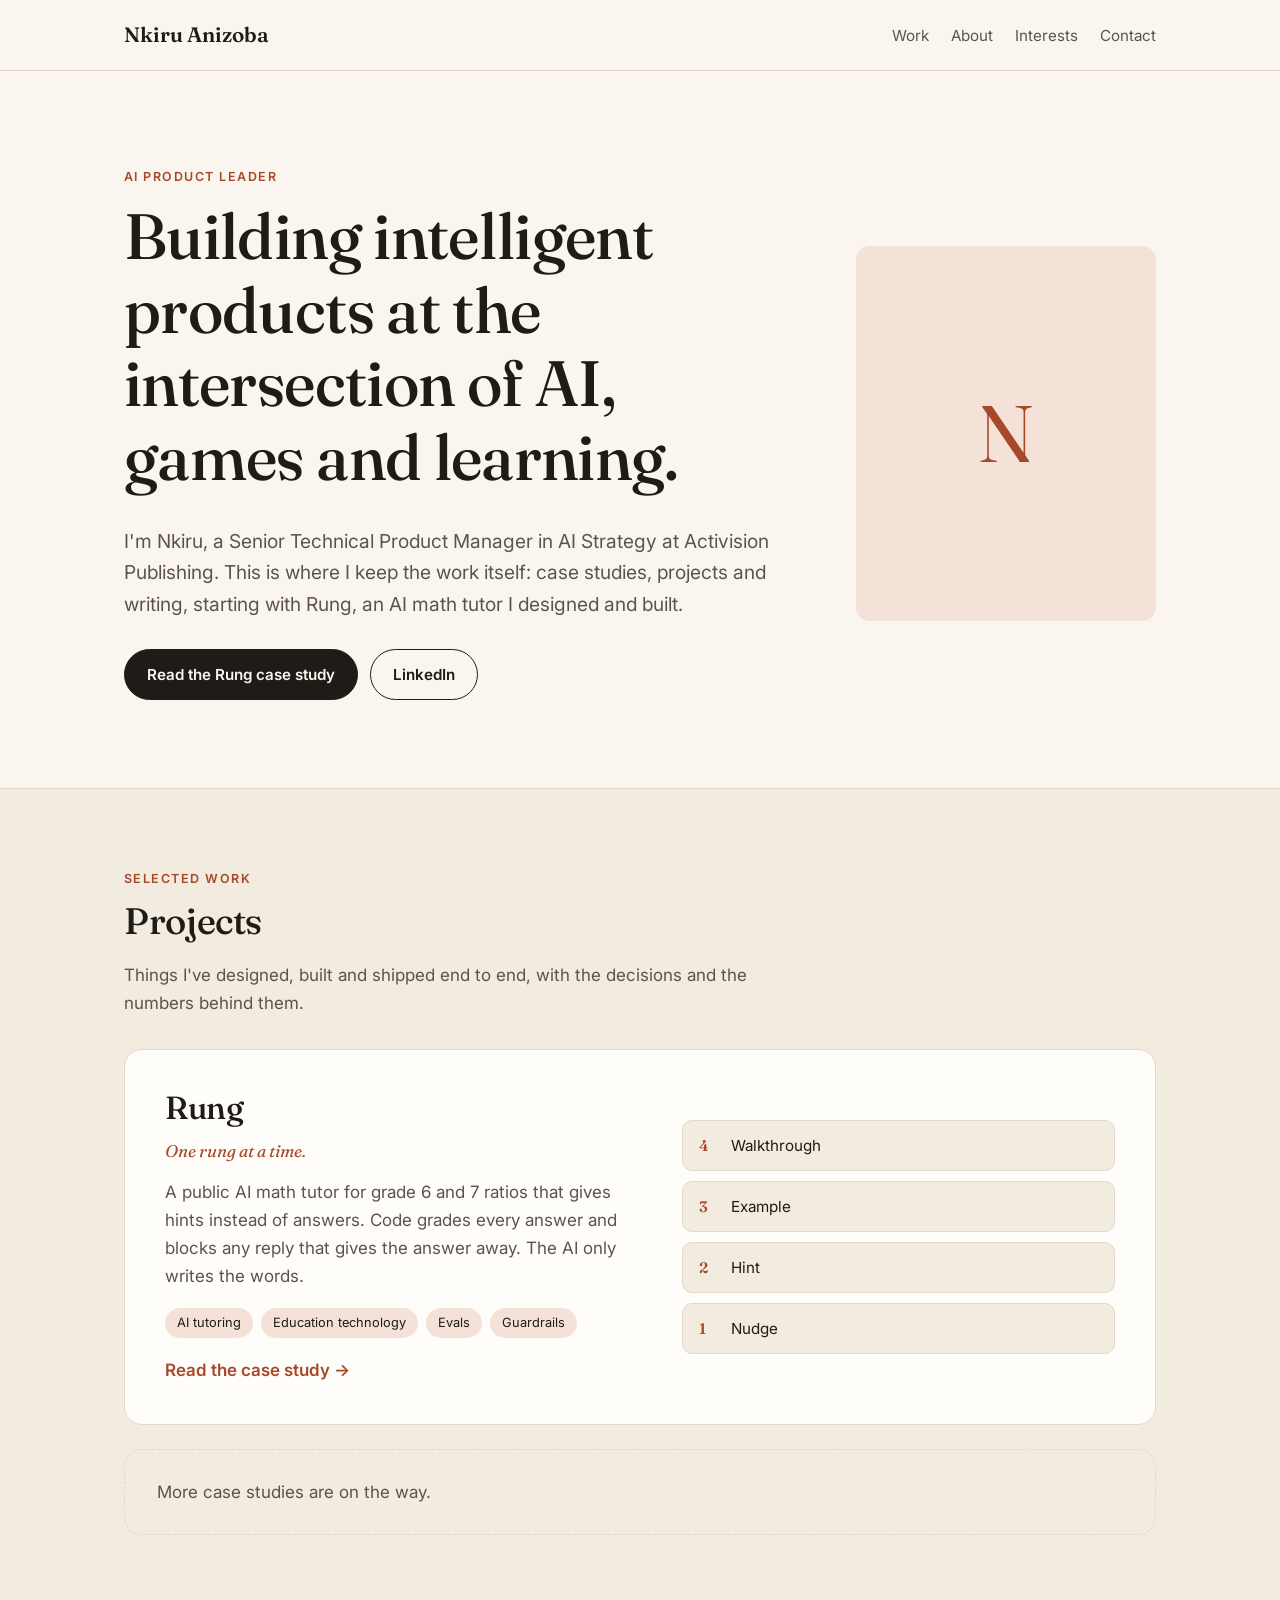
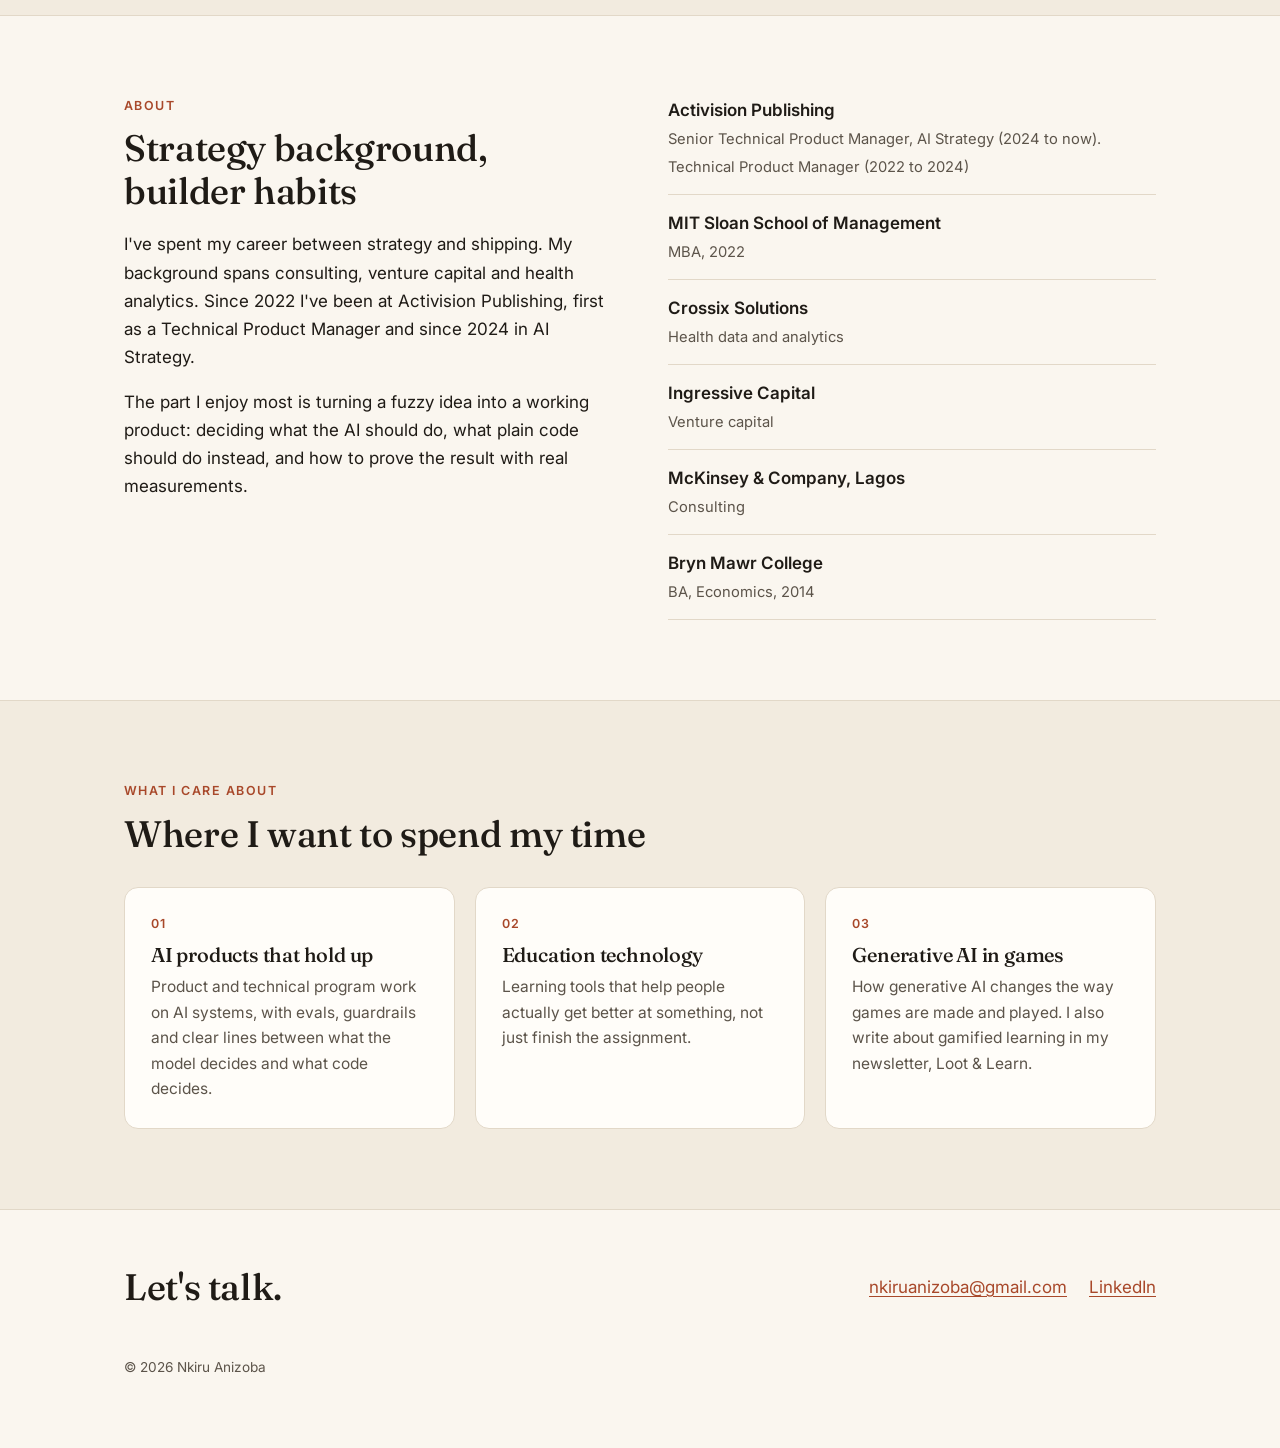
==== index.html @ e5a2a8af "nkiruanizoba-site v1" ====
<!doctype html>
<html lang="en">
<head>
  <meta charset="utf-8">
  <meta name="viewport" content="width=device-width, initial-scale=1">
  <title>Nkiru Anizoba | AI Product Leader</title>
  <meta name="description" content="Nkiru Anizoba is an AI product leader building intelligent products at the intersection of AI, games and learning. Portfolio and case studies, starting with Rung, an AI math tutor that gives hints instead of answers.">
  <meta property="og:title" content="Nkiru Anizoba | AI Product Leader">
  <meta property="og:description" content="Portfolio and case studies, starting with Rung, an AI math tutor that gives hints instead of answers.">
  <meta property="og:url" content="https://nkiruanizoba.com/">
  <meta property="og:type" content="website">
  <link rel="icon" href="favicon.svg" type="image/svg+xml">
  <link rel="preconnect" href="https://fonts.googleapis.com">
  <link rel="preconnect" href="https://fonts.gstatic.com" crossorigin>
  <link href="https://fonts.googleapis.com/css2?family=Fraunces:ital,opsz,wght@0,9..144,400..700;1,9..144,400..700&family=Inter:wght@400;500;600&display=swap" rel="stylesheet">
  <link rel="stylesheet" href="styles.css">
</head>
<body>

<header class="site-header">
  <div class="wrap">
    <a class="logo" href="/">Nkiru Anizoba</a>
    <nav class="nav">
      <a href="#work">Work</a>
      <a href="#about">About</a>
      <a class="hide-sm" href="#interests">Interests</a>
      <a href="#contact">Contact</a>
    </nav>
  </div>
</header>

<main>

  <section class="hero">
    <div class="wrap hero-grid">
      <div>
        <p class="eyebrow">AI Product Leader</p>
        <h1>Building intelligent products at the intersection of AI, games and learning.</h1>
        <p class="lede text">I'm Nkiru, a Senior Technical Product Manager in AI Strategy at Activision Publishing. This is where I keep the work itself: case studies, projects and writing, starting with Rung, an AI math tutor I designed and built.</p>
        <div class="buttons">
          <a class="btn btn-primary" href="rung/">Read the Rung case study</a>
          <a class="btn" href="https://www.linkedin.com/in/nkiruanizoba" target="_blank" rel="noopener">LinkedIn</a>
        </div>
      </div>
      <div>
        <!-- To show your photo: add assets/nkiru.jpg (portrait, about 4:5). No code change needed. -->
        <img class="portrait" src="assets/nkiru.jpg" alt="Nkiru Anizoba"
             onerror="this.style.display='none';this.nextElementSibling.style.display='flex';">
        <div class="portrait portrait-placeholder" style="display:none" aria-hidden="true">N</div>
      </div>
    </div>
  </section>

  <section id="work" class="section-soft">
    <div class="wrap">
      <p class="eyebrow">Selected work</p>
      <h2>Projects</h2>
      <p class="text" style="color:var(--ink-soft);margin-bottom:32px">Things I've designed, built and shipped end to end, with the decisions and the numbers behind them.</p>

      <a class="project-card" href="rung/">
        <div>
          <h3>Rung</h3>
          <p class="tagline">One rung at a time.</p>
          <p>A public AI math tutor for grade 6 and 7 ratios that gives hints instead of answers. Code grades every answer and blocks any reply that gives the answer away. The AI only writes the words.</p>
          <ul class="tags">
            <li>AI tutoring</li>
            <li>Education technology</li>
            <li>Evals</li>
            <li>Guardrails</li>
          </ul>
          <span class="more-link">Read the case study &rarr;</span>
        </div>
        <div class="ladder" aria-hidden="true">
          <div><span>4</span>Walkthrough</div>
          <div><span>3</span>Example</div>
          <div><span>2</span>Hint</div>
          <div><span>1</span>Nudge</div>
        </div>
      </a>

      <div class="coming-soon">More case studies are on the way.</div>
    </div>
  </section>

  <section id="about">
    <div class="wrap two-col">
      <div class="text">
        <p class="eyebrow">About</p>
        <h2>Strategy background, builder habits</h2>
        <p>I've spent my career between strategy and shipping. My background spans consulting, venture capital and health analytics. Since 2022 I've been at Activision Publishing, first as a Technical Product Manager and since 2024 in AI Strategy.</p>
        <p>The part I enjoy most is turning a fuzzy idea into a working product: deciding what the AI should do, what plain code should do instead, and how to prove the result with real measurements.</p>
      </div>
      <ul class="facts">
        <li><strong>Activision Publishing</strong><small>Senior Technical Product Manager, AI Strategy (2024 to now). Technical Product Manager (2022 to 2024)</small></li>
        <li><strong>MIT Sloan School of Management</strong><small>MBA, 2022</small></li>
        <li><strong>Crossix Solutions</strong><small>Health data and analytics</small></li>
        <li><strong>Ingressive Capital</strong><small>Venture capital</small></li>
        <li><strong>McKinsey &amp; Company, Lagos</strong><small>Consulting</small></li>
        <li><strong>Bryn Mawr College</strong><small>BA, Economics, 2014</small></li>
      </ul>
    </div>
  </section>

  <section id="interests" class="section-soft">
    <div class="wrap">
      <p class="eyebrow">What I care about</p>
      <h2>Where I want to spend my time</h2>
      <div class="cards">
        <div class="card">
          <p class="label">01</p>
          <h3>AI products that hold up</h3>
          <p>Product and technical program work on AI systems, with evals, guardrails and clear lines between what the model decides and what code decides.</p>
        </div>
        <div class="card">
          <p class="label">02</p>
          <h3>Education technology</h3>
          <p>Learning tools that help people actually get better at something, not just finish the assignment.</p>
        </div>
        <div class="card">
          <p class="label">03</p>
          <h3>Generative AI in games</h3>
          <p>How generative AI changes the way games are made and played. I also write about gamified learning in my newsletter, Loot &amp; Learn.</p>
        </div>
      </div>
    </div>
  </section>

</main>

<footer id="contact" class="site-footer">
  <div class="wrap">
    <h2>Let's talk.</h2>
    <div class="footer-links">
      <a href="mailto:nkiruanizoba@gmail.com">nkiruanizoba@gmail.com</a>
      <a href="https://www.linkedin.com/in/nkiruanizoba" target="_blank" rel="noopener">LinkedIn</a>
    </div>
    <p class="fine">&copy; 2026 Nkiru Anizoba</p>
  </div>
</footer>

</body>
</html>
---- styles.css ----
/* nkiruanizoba.com
   Plain CSS, no build step. Colors live in :root so they are easy to change. */

:root {
  --bg: #faf6ef;
  --bg-soft: #f2ebdf;
  --card: #fffdf9;
  --ink: #1f1b16;
  --ink-soft: #5c544a;
  --line: #e2d8c8;
  --accent: #a8482a;
  --accent-soft: #f4e2d8;
  --serif: "Fraunces", Georgia, "Times New Roman", serif;
  --sans: "Inter", -apple-system, BlinkMacSystemFont, "Segoe UI", sans-serif;
  --wrap: 1080px;
  --text: 680px;
}

@media (prefers-color-scheme: dark) {
  :root {
    --bg: #1a1714;
    --bg-soft: #221e1a;
    --card: #26211c;
    --ink: #f3ece2;
    --ink-soft: #b8ad9f;
    --line: #3a332c;
    --accent: #e08a68;
    --accent-soft: #3a2a22;
  }
}

* { box-sizing: border-box; }

html { scroll-behavior: smooth; }

body {
  margin: 0;
  background: var(--bg);
  color: var(--ink);
  font-family: var(--sans);
  font-size: 17px;
  line-height: 1.65;
  -webkit-font-smoothing: antialiased;
}

img, video { max-width: 100%; display: block; }

a { color: var(--accent); text-underline-offset: 3px; }
a:hover { text-decoration-thickness: 2px; }

h1, h2, h3 {
  font-family: var(--serif);
  font-weight: 500;
  line-height: 1.15;
  letter-spacing: -0.01em;
  margin: 0 0 0.5em;
}

h1 { font-size: clamp(2.4rem, 6vw, 4rem); }
h2 { font-size: clamp(1.7rem, 3.5vw, 2.3rem); }
h3 { font-size: 1.25rem; }

p { margin: 0 0 1em; }

.wrap {
  max-width: var(--wrap);
  margin: 0 auto;
  padding: 0 24px;
}

.text { max-width: var(--text); }

.eyebrow {
  font-family: var(--sans);
  font-size: 0.78rem;
  font-weight: 600;
  letter-spacing: 0.12em;
  text-transform: uppercase;
  color: var(--accent);
  margin-bottom: 0.9em;
}

.lede {
  font-size: 1.2rem;
  color: var(--ink-soft);
}

/* Header */

.site-header {
  border-bottom: 1px solid var(--line);
}

.site-header .wrap {
  display: flex;
  align-items: center;
  justify-content: space-between;
  gap: 16px;
  padding-top: 18px;
  padding-bottom: 18px;
}

.logo {
  font-family: var(--serif);
  font-size: 1.3rem;
  font-weight: 600;
  color: var(--ink);
  text-decoration: none;
}

.nav {
  display: flex;
  gap: 22px;
  font-size: 0.95rem;
}

.nav a {
  color: var(--ink-soft);
  text-decoration: none;
}

.nav a:hover { color: var(--ink); }

/* Sections */

section { padding: 80px 0; }
section + section { border-top: 1px solid var(--line); }

.section-soft { background: var(--bg-soft); }

/* Home hero */

.hero { padding: 96px 0 88px; }

.hero-grid {
  display: grid;
  grid-template-columns: 1fr 300px;
  gap: 64px;
  align-items: center;
}

.portrait {
  width: 300px;
  aspect-ratio: 4 / 5;
  border-radius: 14px;
  object-fit: cover;
  background: var(--accent-soft);
}

.portrait-placeholder {
  display: flex;
  align-items: center;
  justify-content: center;
  font-family: var(--serif);
  font-size: 5rem;
  color: var(--accent);
}

.buttons {
  display: flex;
  flex-wrap: wrap;
  gap: 12px;
  margin-top: 28px;
}

.btn {
  display: inline-block;
  padding: 12px 22px;
  border-radius: 999px;
  font-size: 0.95rem;
  font-weight: 600;
  text-decoration: none;
  border: 1.5px solid var(--ink);
  color: var(--ink);
}

.btn:hover { background: var(--ink); color: var(--bg); }

.btn-primary {
  background: var(--ink);
  color: var(--bg);
}

.btn-primary:hover { background: var(--accent); border-color: var(--accent); }

/* Project cards */

.project-card {
  display: grid;
  grid-template-columns: 1.1fr 1fr;
  gap: 40px;
  align-items: center;
  background: var(--card);
  border: 1px solid var(--line);
  border-radius: 18px;
  padding: 40px;
  text-decoration: none;
  color: var(--ink);
  transition: transform 0.15s ease, box-shadow 0.15s ease;
}

.project-card:hover {
  transform: translateY(-2px);
  box-shadow: 0 10px 30px rgba(60, 40, 20, 0.08);
}

.project-card h3 { font-size: 2rem; margin-bottom: 0.3em; }

.project-card .tagline {
  font-family: var(--serif);
  font-style: italic;
  color: var(--accent);
  margin-bottom: 0.8em;
}

.project-card p { color: var(--ink-soft); }

.tags {
  display: flex;
  flex-wrap: wrap;
  gap: 8px;
  margin: 18px 0 0;
  padding: 0;
  list-style: none;
}

.tags li {
  font-size: 0.8rem;
  padding: 4px 12px;
  border-radius: 999px;
  background: var(--accent-soft);
  color: var(--ink);
}

.more-link {
  display: inline-block;
  margin-top: 18px;
  font-weight: 600;
  color: var(--accent);
}

/* Little ladder graphic on the Rung card */

.ladder {
  display: grid;
  gap: 10px;
}

.ladder div {
  display: flex;
  align-items: center;
  gap: 14px;
  padding: 12px 16px;
  border-radius: 10px;
  background: var(--bg-soft);
  border: 1px solid var(--line);
  font-size: 0.95rem;
}

.ladder span {
  font-family: var(--serif);
  font-weight: 600;
  color: var(--accent);
  width: 1.2em;
}

.coming-soon {
  margin-top: 24px;
  padding: 28px 32px;
  border: 1.5px dashed var(--line);
  border-radius: 18px;
  color: var(--ink-soft);
}

/* About */

.two-col {
  display: grid;
  grid-template-columns: 1fr 1fr;
  gap: 56px;
}

.facts {
  list-style: none;
  padding: 0;
  margin: 0;
}

.facts li {
  padding: 14px 0;
  border-bottom: 1px solid var(--line);
}

.facts li:first-child { padding-top: 0; }

.facts strong {
  display: block;
  font-weight: 600;
}

.facts small {
  color: var(--ink-soft);
  font-size: 0.92rem;
}

/* Interest cards */

.cards {
  display: grid;
  grid-template-columns: repeat(3, 1fr);
  gap: 20px;
  margin-top: 32px;
}

.card {
  background: var(--card);
  border: 1px solid var(--line);
  border-radius: 14px;
  padding: 26px;
}

.card h3 { margin-bottom: 0.4em; }

.card p {
  color: var(--ink-soft);
  font-size: 0.97rem;
  margin: 0;
}

.card .label {
  font-size: 0.78rem;
  font-weight: 600;
  letter-spacing: 0.08em;
  text-transform: uppercase;
  color: var(--accent);
  margin-bottom: 8px;
}

/* Case study */

.case-hero { padding: 72px 0 80px; }

.case-hero-grid {
  display: grid;
  grid-template-columns: 1fr 320px;
  gap: 64px;
  align-items: center;
}

.back {
  display: inline-block;
  margin-bottom: 28px;
  font-size: 0.92rem;
  color: var(--ink-soft);
  text-decoration: none;
}

.back:hover { color: var(--ink); }

.case-hero .tagline {
  font-family: var(--serif);
  font-style: italic;
  font-size: 1.4rem;
  color: var(--accent);
  margin-bottom: 0.6em;
}

.phone {
  width: 320px;
  aspect-ratio: 9 / 16;
  border-radius: 28px;
  border: 8px solid var(--ink);
  background: var(--bg-soft);
  overflow: hidden;
}

.phone video {
  width: 100%;
  height: 100%;
  object-fit: cover;
}

.video-placeholder {
  height: 100%;
  display: flex;
  flex-direction: column;
  align-items: center;
  justify-content: center;
  text-align: center;
  padding: 24px;
  color: var(--ink-soft);
  font-size: 0.95rem;
}

.video-placeholder .play {
  width: 64px;
  height: 64px;
  border-radius: 50%;
  background: var(--accent);
  margin-bottom: 16px;
  position: relative;
}

.video-placeholder .play::after {
  content: "";
  position: absolute;
  left: 26px;
  top: 20px;
  border-left: 18px solid #fff;
  border-top: 12px solid transparent;
  border-bottom: 12px solid transparent;
}

.meta {
  display: grid;
  grid-template-columns: repeat(3, auto);
  justify-content: start;
  gap: 8px 40px;
  margin-top: 28px;
  font-size: 0.92rem;
}

.meta dt {
  color: var(--ink-soft);
  font-size: 0.78rem;
  letter-spacing: 0.08em;
  text-transform: uppercase;
}

.meta dd { margin: 0; font-weight: 600; }

.steps {
  display: grid;
  grid-template-columns: repeat(4, 1fr);
  gap: 16px;
  margin-top: 32px;
}

.step {
  background: var(--card);
  border: 1px solid var(--line);
  border-radius: 14px;
  padding: 22px;
  position: relative;
}

.step .num {
  font-family: var(--serif);
  font-size: 2rem;
  color: var(--accent);
  line-height: 1;
  margin-bottom: 10px;
}

.step h3 { margin-bottom: 0.3em; }

.step p {
  color: var(--ink-soft);
  font-size: 0.95rem;
  margin: 0;
}

.stats {
  display: grid;
  grid-template-columns: repeat(4, 1fr);
  gap: 16px;
  margin: 32px 0 40px;
}

.stat {
  background: var(--card);
  border: 1px solid var(--line);
  border-radius: 14px;
  padding: 22px;
}

.stat .value {
  font-family: var(--serif);
  font-size: 2.4rem;
  line-height: 1.05;
  margin-bottom: 8px;
}

.stat .desc {
  color: var(--ink-soft);
  font-size: 0.92rem;
}

.before-after {
  width: 100%;
  border-collapse: collapse;
  margin: 8px 0 32px;
  font-size: 0.97rem;
}

.before-after th,
.before-after td {
  text-align: left;
  padding: 12px 14px;
  border-bottom: 1px solid var(--line);
}

.before-after th {
  font-size: 0.78rem;
  letter-spacing: 0.08em;
  text-transform: uppercase;
  color: var(--ink-soft);
  font-weight: 600;
}

.callout {
  background: var(--accent-soft);
  border-radius: 14px;
  padding: 26px 30px;
  margin-top: 8px;
}

.callout h3 { margin-bottom: 0.4em; }
.callout p:last-child { margin-bottom: 0; }

.decisions {
  list-style: none;
  padding: 0;
  margin: 32px 0 0;
  display: grid;
  gap: 16px;
}

.decisions li {
  display: grid;
  grid-template-columns: 260px 1fr;
  gap: 28px;
  padding: 22px 0;
  border-bottom: 1px solid var(--line);
}

.decisions li:first-child { border-top: 1px solid var(--line); }

.decisions h3 { margin: 0; font-size: 1.15rem; }

.decisions p { margin: 0; color: var(--ink-soft); }

.checklist {
  list-style: none;
  padding: 0;
  margin: 24px 0 0;
}

.checklist li {
  padding: 10px 0 10px 34px;
  position: relative;
}

.checklist li::before {
  content: "";
  position: absolute;
  left: 4px;
  top: 17px;
  width: 12px;
  height: 7px;
  border-left: 2px solid var(--accent);
  border-bottom: 2px solid var(--accent);
  transform: rotate(-45deg);
}

/* Footer */

.site-footer {
  border-top: 1px solid var(--line);
  padding: 56px 0;
}

.site-footer .wrap {
  display: flex;
  flex-wrap: wrap;
  justify-content: space-between;
  gap: 20px;
  align-items: center;
}

.site-footer h2 { margin: 0; }

.footer-links {
  display: flex;
  gap: 22px;
  flex-wrap: wrap;
}

.fine {
  margin-top: 28px;
  font-size: 0.85rem;
  color: var(--ink-soft);
  width: 100%;
}

/* Phones and small tablets */

@media (max-width: 860px) {
  body { font-size: 16px; }
  section { padding: 56px 0; }
  .wrap { padding: 0 16px; }
  .hero { padding: 56px 0; }
  .hero-grid,
  .case-hero-grid,
  .project-card,
  .two-col { grid-template-columns: 1fr; gap: 32px; }
  .hero-grid .portrait { order: -1; width: 180px; }
  .project-card { padding: 26px; }
  .cards { grid-template-columns: 1fr; }
  .steps,
  .stats { grid-template-columns: 1fr 1fr; }
  .decisions li { grid-template-columns: 1fr; gap: 8px; }
  .phone { width: 100%; max-width: 300px; margin: 0 auto; }
  .nav { gap: 16px; }
  .meta { grid-template-columns: 1fr 1fr; }
}

@media (max-width: 480px) {
  .steps,
  .stats { grid-template-columns: 1fr; }
  .nav a.hide-sm { display: none; }
}
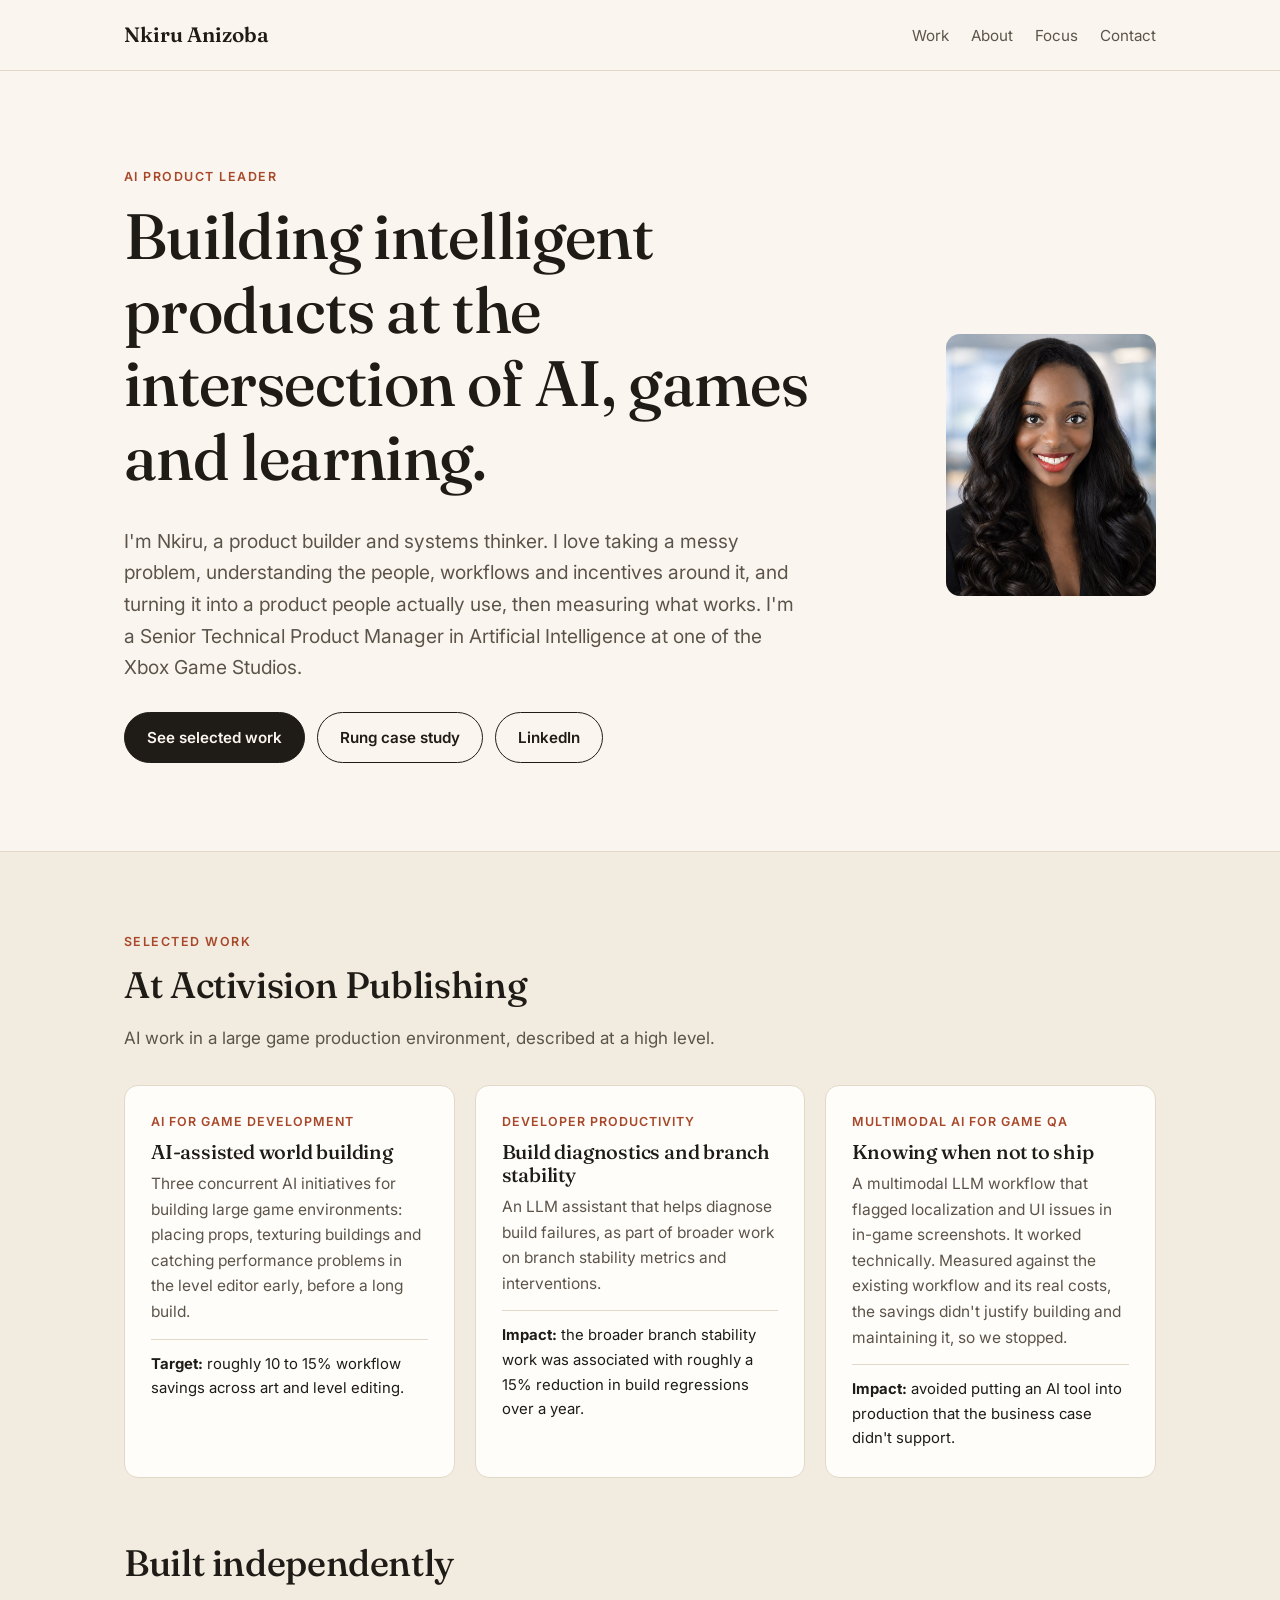
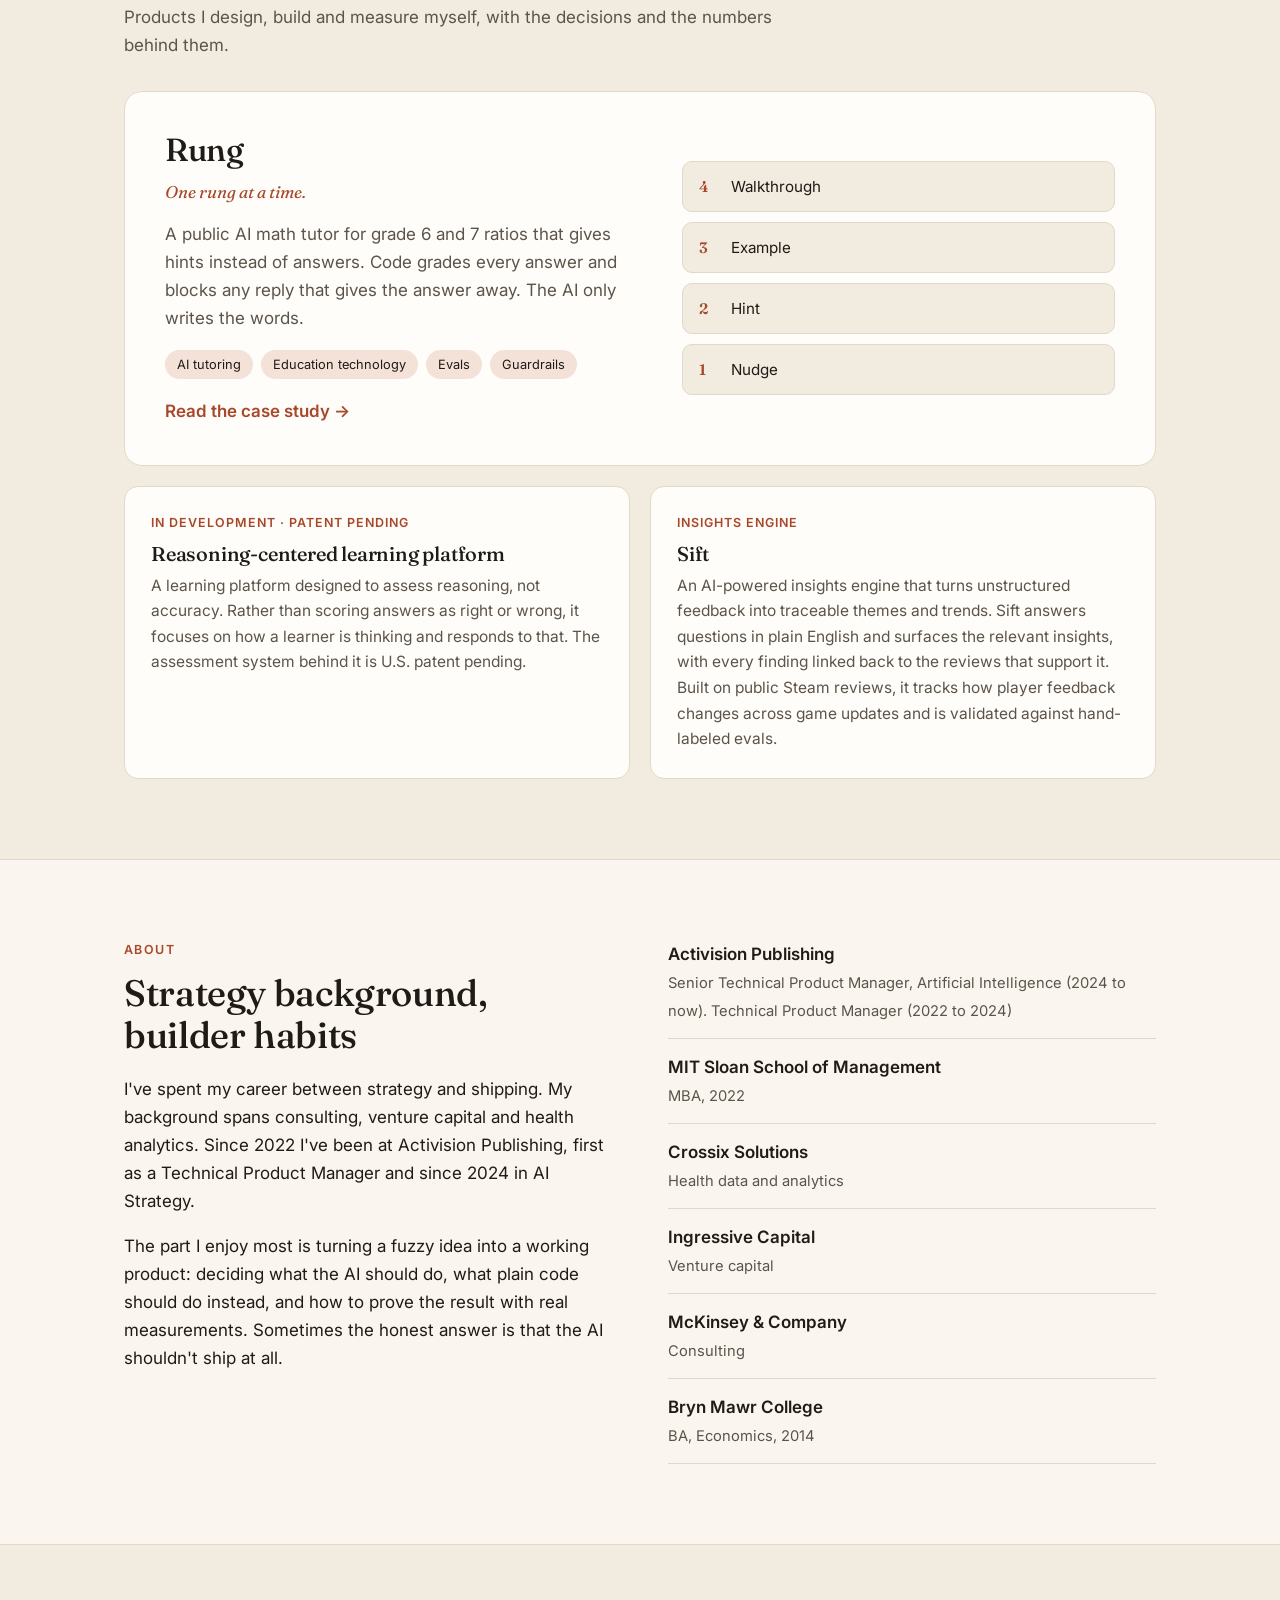
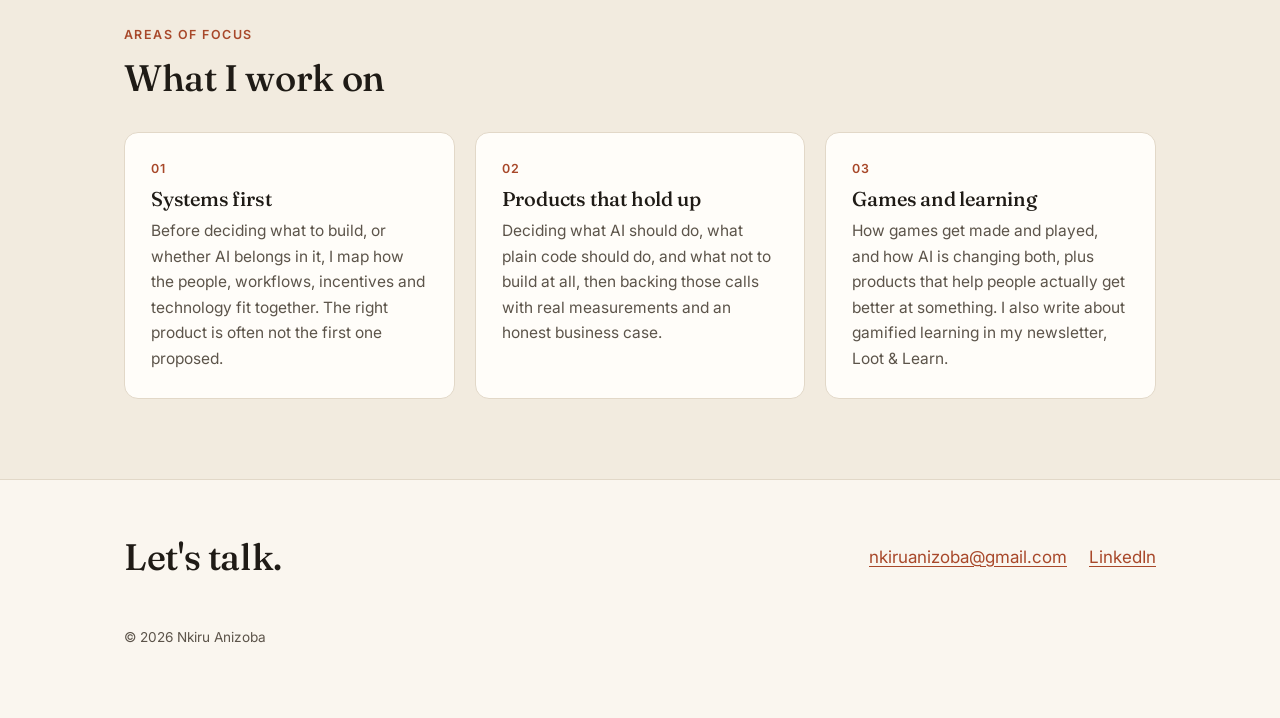
==== commit 06c54851: "Update hero, titles and independent projects" ====
--- a/index.html
+++ b/index.html
@@ -4,9 +4,9 @@
   <meta charset="utf-8">
   <meta name="viewport" content="width=device-width, initial-scale=1">
   <title>Nkiru Anizoba | AI Product Leader</title>
-  <meta name="description" content="Nkiru Anizoba is an AI product leader building intelligent products at the intersection of AI, games and learning. Portfolio and case studies, starting with Rung, an AI math tutor that gives hints instead of answers.">
+  <meta name="description" content="Nkiru Anizoba is an AI product leader building intelligent products at the intersection of AI, games and learning. Selected work from Activision Publishing and independent projects like Rung, an AI math tutor.">
   <meta property="og:title" content="Nkiru Anizoba | AI Product Leader">
-  <meta property="og:description" content="Portfolio and case studies, starting with Rung, an AI math tutor that gives hints instead of answers.">
+  <meta property="og:description" content="Selected AI product work from Activision Publishing and independent projects like Rung, an AI math tutor.">
   <meta property="og:url" content="https://nkiruanizoba.com/">
   <meta property="og:type" content="website">
   <link rel="icon" href="favicon.svg" type="image/svg+xml">
@@ -23,7 +23,7 @@
     <nav class="nav">
       <a href="#work">Work</a>
       <a href="#about">About</a>
-      <a class="hide-sm" href="#interests">Interests</a>
+      <a class="hide-sm" href="#focus">Focus</a>
       <a href="#contact">Contact</a>
     </nav>
   </div>
@@ -36,14 +36,14 @@
       <div>
         <p class="eyebrow">AI Product Leader</p>
         <h1>Building intelligent products at the intersection of AI, games and learning.</h1>
-        <p class="lede text">I'm Nkiru, a Senior Technical Product Manager in AI Strategy at Activision Publishing. This is where I keep the work itself: case studies, projects and writing, starting with Rung, an AI math tutor I designed and built.</p>
+        <p class="lede text">I'm Nkiru, a product builder and systems thinker. I love taking a messy problem, understanding the people, workflows and incentives around it, and turning it into a product people actually use, then measuring what works. I'm a Senior Technical Product Manager in Artificial Intelligence at one of the Xbox Game Studios.</p>
         <div class="buttons">
-          <a class="btn btn-primary" href="rung/">Read the Rung case study</a>
+          <a class="btn btn-primary" href="#work">See selected work</a>
+          <a class="btn" href="rung/">Rung case study</a>
           <a class="btn" href="https://www.linkedin.com/in/nkiruanizoba" target="_blank" rel="noopener">LinkedIn</a>
         </div>
       </div>
       <div>
-        <!-- To show your photo: add assets/nkiru.jpg (portrait, about 4:5). No code change needed. -->
         <img class="portrait" src="assets/nkiru.jpg" alt="Nkiru Anizoba"
              onerror="this.style.display='none';this.nextElementSibling.style.display='flex';">
         <div class="portrait portrait-placeholder" style="display:none" aria-hidden="true">N</div>
@@ -54,8 +54,32 @@
   <section id="work" class="section-soft">
     <div class="wrap">
       <p class="eyebrow">Selected work</p>
-      <h2>Projects</h2>
-      <p class="text" style="color:var(--ink-soft);margin-bottom:32px">Things I've designed, built and shipped end to end, with the decisions and the numbers behind them.</p>
+      <h2>At Activision Publishing</h2>
+      <p class="text" style="color:var(--ink-soft);margin-bottom:8px">AI work in a large game production environment, described at a high level.</p>
+
+      <div class="cards">
+        <div class="card">
+          <p class="label">AI for game development</p>
+          <h3>AI-assisted world building</h3>
+          <p>Three concurrent AI initiatives for building large game environments: placing props, texturing buildings and catching performance problems in the level editor early, before a long build.</p>
+          <p class="impact"><strong>Target:</strong> roughly 10 to 15% workflow savings across art and level editing.</p>
+        </div>
+        <div class="card">
+          <p class="label">Developer productivity</p>
+          <h3>Build diagnostics and branch stability</h3>
+          <p>An LLM assistant that helps diagnose build failures, as part of broader work on branch stability metrics and interventions.</p>
+          <p class="impact"><strong>Impact:</strong> the broader branch stability work was associated with roughly a 15% reduction in build regressions over a year.</p>
+        </div>
+        <div class="card">
+          <p class="label">Multimodal AI for game QA</p>
+          <h3>Knowing when not to ship</h3>
+          <p>A multimodal LLM workflow that flagged localization and UI issues in in-game screenshots. It worked technically. Measured against the existing workflow and its real costs, the savings didn't justify building and maintaining it, so we stopped.</p>
+          <p class="impact"><strong>Impact:</strong> avoided putting an AI tool into production that the business case didn't support.</p>
+        </div>
+      </div>
+
+      <h2 style="margin-top:64px">Built independently</h2>
+      <p class="text" style="color:var(--ink-soft);margin-bottom:32px">Products I design, build and measure myself, with the decisions and the numbers behind them.</p>
 
       <a class="project-card" href="rung/">
         <div>
@@ -78,7 +102,18 @@
         </div>
       </a>
 
-      <div class="coming-soon">More case studies are on the way.</div>
+      <div class="cards cards-2" style="margin-top:20px">
+        <div class="card">
+          <p class="label">In development &middot; Patent pending</p>
+          <h3>Reasoning-centered learning platform</h3>
+          <p>A learning platform designed to assess reasoning, not accuracy. Rather than scoring answers as right or wrong, it focuses on how a learner is thinking and responds to that. The assessment system behind it is U.S. patent pending.</p>
+        </div>
+        <div class="card">
+          <p class="label">Insights engine</p>
+          <h3>Sift</h3>
+          <p>An AI-powered insights engine that turns unstructured feedback into traceable themes and trends. Sift answers questions in plain English and surfaces the relevant insights, with every finding linked back to the reviews that support it. Built on public Steam reviews, it tracks how player feedback changes across game updates and is validated against hand-labeled evals.</p>
+        </div>
+      </div>
     </div>
   </section>
 
@@ -88,38 +123,38 @@
         <p class="eyebrow">About</p>
         <h2>Strategy background, builder habits</h2>
         <p>I've spent my career between strategy and shipping. My background spans consulting, venture capital and health analytics. Since 2022 I've been at Activision Publishing, first as a Technical Product Manager and since 2024 in AI Strategy.</p>
-        <p>The part I enjoy most is turning a fuzzy idea into a working product: deciding what the AI should do, what plain code should do instead, and how to prove the result with real measurements.</p>
+        <p>The part I enjoy most is turning a fuzzy idea into a working product: deciding what the AI should do, what plain code should do instead, and how to prove the result with real measurements. Sometimes the honest answer is that the AI shouldn't ship at all.</p>
       </div>
       <ul class="facts">
-        <li><strong>Activision Publishing</strong><small>Senior Technical Product Manager, AI Strategy (2024 to now). Technical Product Manager (2022 to 2024)</small></li>
+        <li><strong>Activision Publishing</strong><small>Senior Technical Product Manager, Artificial Intelligence (2024 to now). Technical Product Manager (2022 to 2024)</small></li>
         <li><strong>MIT Sloan School of Management</strong><small>MBA, 2022</small></li>
         <li><strong>Crossix Solutions</strong><small>Health data and analytics</small></li>
         <li><strong>Ingressive Capital</strong><small>Venture capital</small></li>
-        <li><strong>McKinsey &amp; Company, Lagos</strong><small>Consulting</small></li>
+        <li><strong>McKinsey &amp; Company</strong><small>Consulting</small></li>
         <li><strong>Bryn Mawr College</strong><small>BA, Economics, 2014</small></li>
       </ul>
     </div>
   </section>
 
-  <section id="interests" class="section-soft">
+  <section id="focus" class="section-soft">
     <div class="wrap">
-      <p class="eyebrow">What I care about</p>
-      <h2>Where I want to spend my time</h2>
+      <p class="eyebrow">Areas of focus</p>
+      <h2>What I work on</h2>
       <div class="cards">
         <div class="card">
           <p class="label">01</p>
-          <h3>AI products that hold up</h3>
-          <p>Product and technical program work on AI systems, with evals, guardrails and clear lines between what the model decides and what code decides.</p>
+          <h3>Systems first</h3>
+          <p>Before deciding what to build, or whether AI belongs in it, I map how the people, workflows, incentives and technology fit together. The right product is often not the first one proposed.</p>
         </div>
         <div class="card">
           <p class="label">02</p>
-          <h3>Education technology</h3>
-          <p>Learning tools that help people actually get better at something, not just finish the assignment.</p>
+          <h3>Products that hold up</h3>
+          <p>Deciding what AI should do, what plain code should do, and what not to build at all, then backing those calls with real measurements and an honest business case.</p>
         </div>
         <div class="card">
           <p class="label">03</p>
-          <h3>Generative AI in games</h3>
-          <p>How generative AI changes the way games are made and played. I also write about gamified learning in my newsletter, Loot &amp; Learn.</p>
+          <h3>Games and learning</h3>
+          <p>How games get made and played, and how AI is changing both, plus products that help people actually get better at something. I also write about gamified learning in my newsletter, Loot &amp; Learn.</p>
         </div>
       </div>
     </div>
--- a/styles.css
+++ b/styles.css
@@ -134,13 +134,13 @@
 
 .hero-grid {
   display: grid;
-  grid-template-columns: 1fr 300px;
+  grid-template-columns: 1fr 210px;
   gap: 64px;
   align-items: center;
 }
 
 .portrait {
-  width: 300px;
+  width: 210px;
   aspect-ratio: 4 / 5;
   border-radius: 14px;
   object-fit: cover;
@@ -604,7 +604,7 @@
   .case-hero-grid,
   .project-card,
   .two-col { grid-template-columns: 1fr; gap: 32px; }
-  .hero-grid .portrait { order: -1; width: 180px; }
+  .hero-grid .portrait { order: -1; width: 140px; }
   .project-card { padding: 26px; }
   .cards { grid-template-columns: 1fr; }
   .steps,
@@ -620,3 +620,37 @@
   .stats { grid-template-columns: 1fr; }
   .nav a.hide-sm { display: none; }
 }
+
+/* Impact line on work cards */
+.card .impact {
+  margin-top: 14px;
+  padding-top: 12px;
+  border-top: 1px solid var(--line);
+  color: var(--ink);
+  font-size: 0.93rem;
+}
+
+/* Rung at a glance */
+.glance {
+  display: grid;
+  grid-template-columns: repeat(4, 1fr);
+  gap: 16px;
+}
+.glance > div {
+  background: var(--card);
+  border: 1px solid var(--line);
+  border-radius: 14px;
+  padding: 22px;
+}
+.glance h3 {
+  font-size: 1.05rem;
+  color: var(--accent);
+  margin-bottom: 0.4em;
+}
+.glance p { margin: 0; font-size: 0.95rem; color: var(--ink-soft); }
+@media (max-width: 860px) { .glance { grid-template-columns: 1fr 1fr; } }
+@media (max-width: 480px) { .glance { grid-template-columns: 1fr; } }
+
+/* Two-column card row */
+.cards-2 { grid-template-columns: repeat(2, 1fr); }
+@media (max-width: 860px) { .cards-2 { grid-template-columns: 1fr; } }
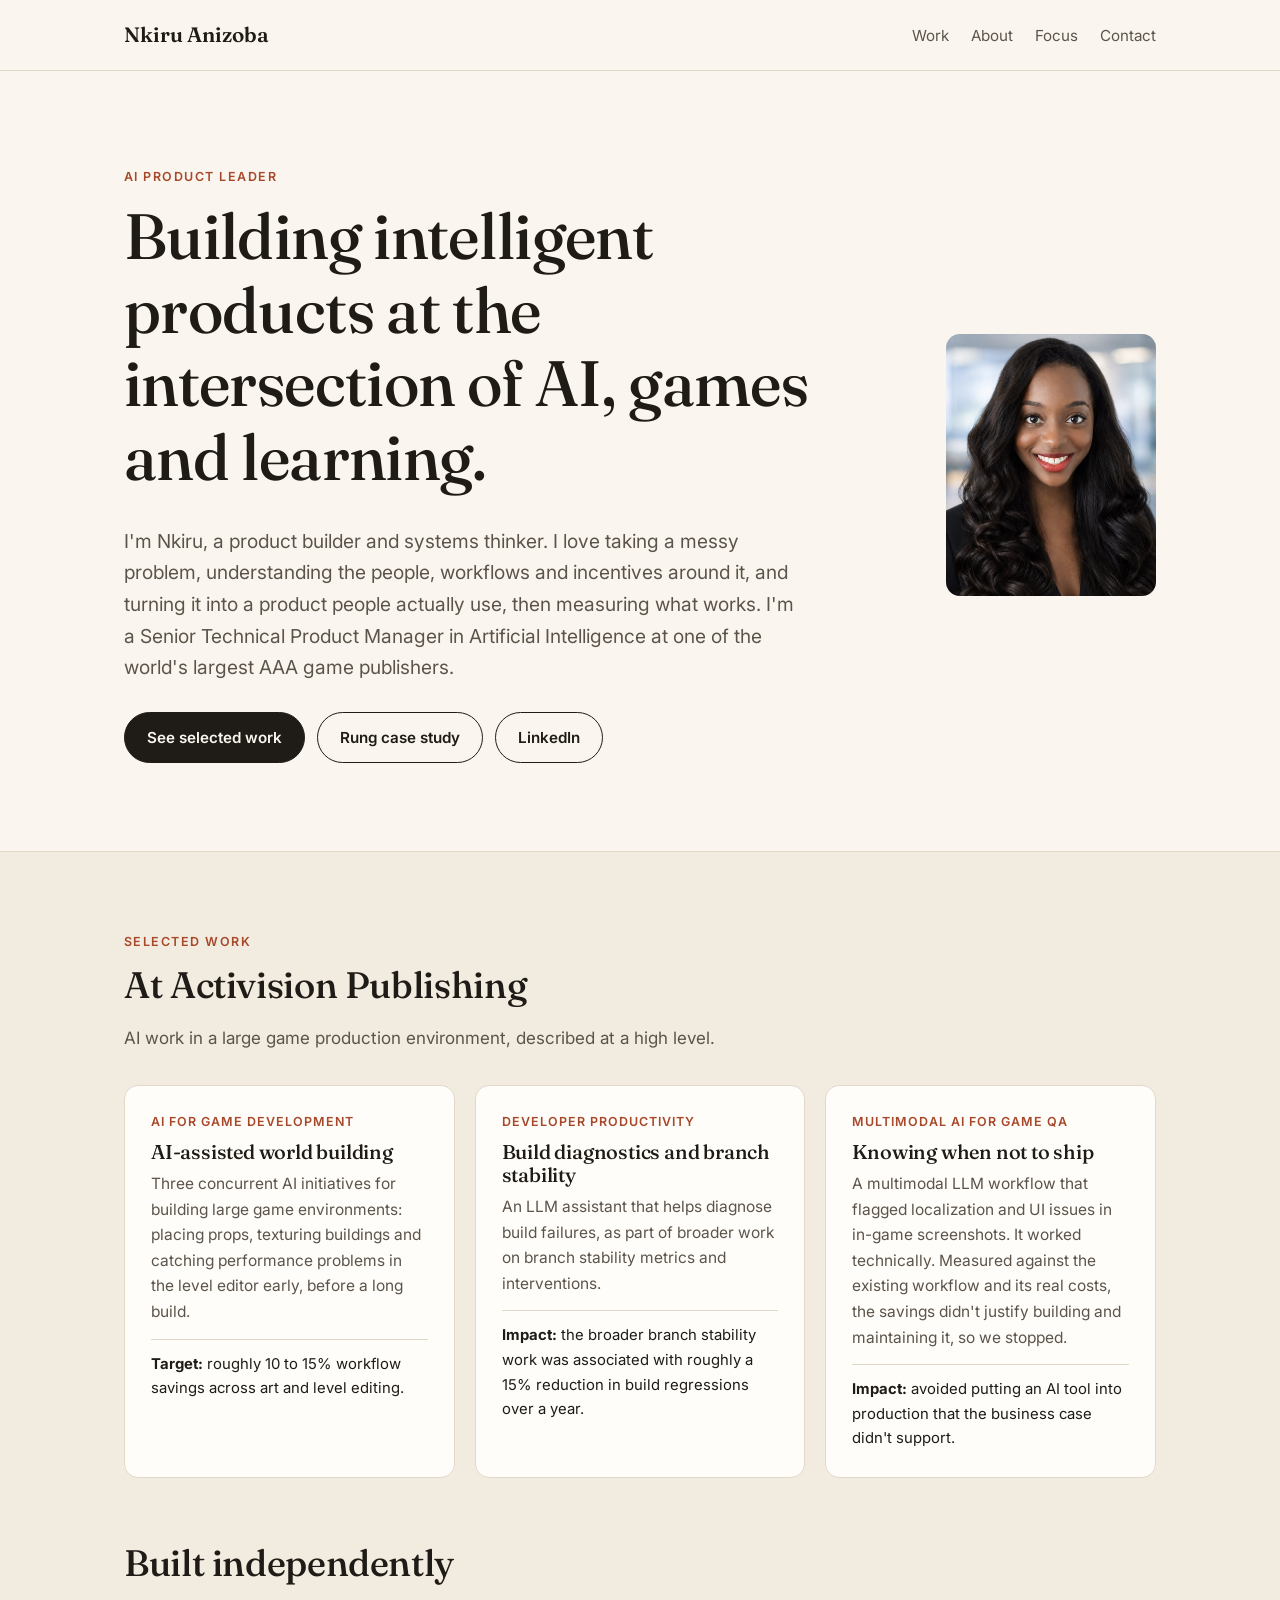
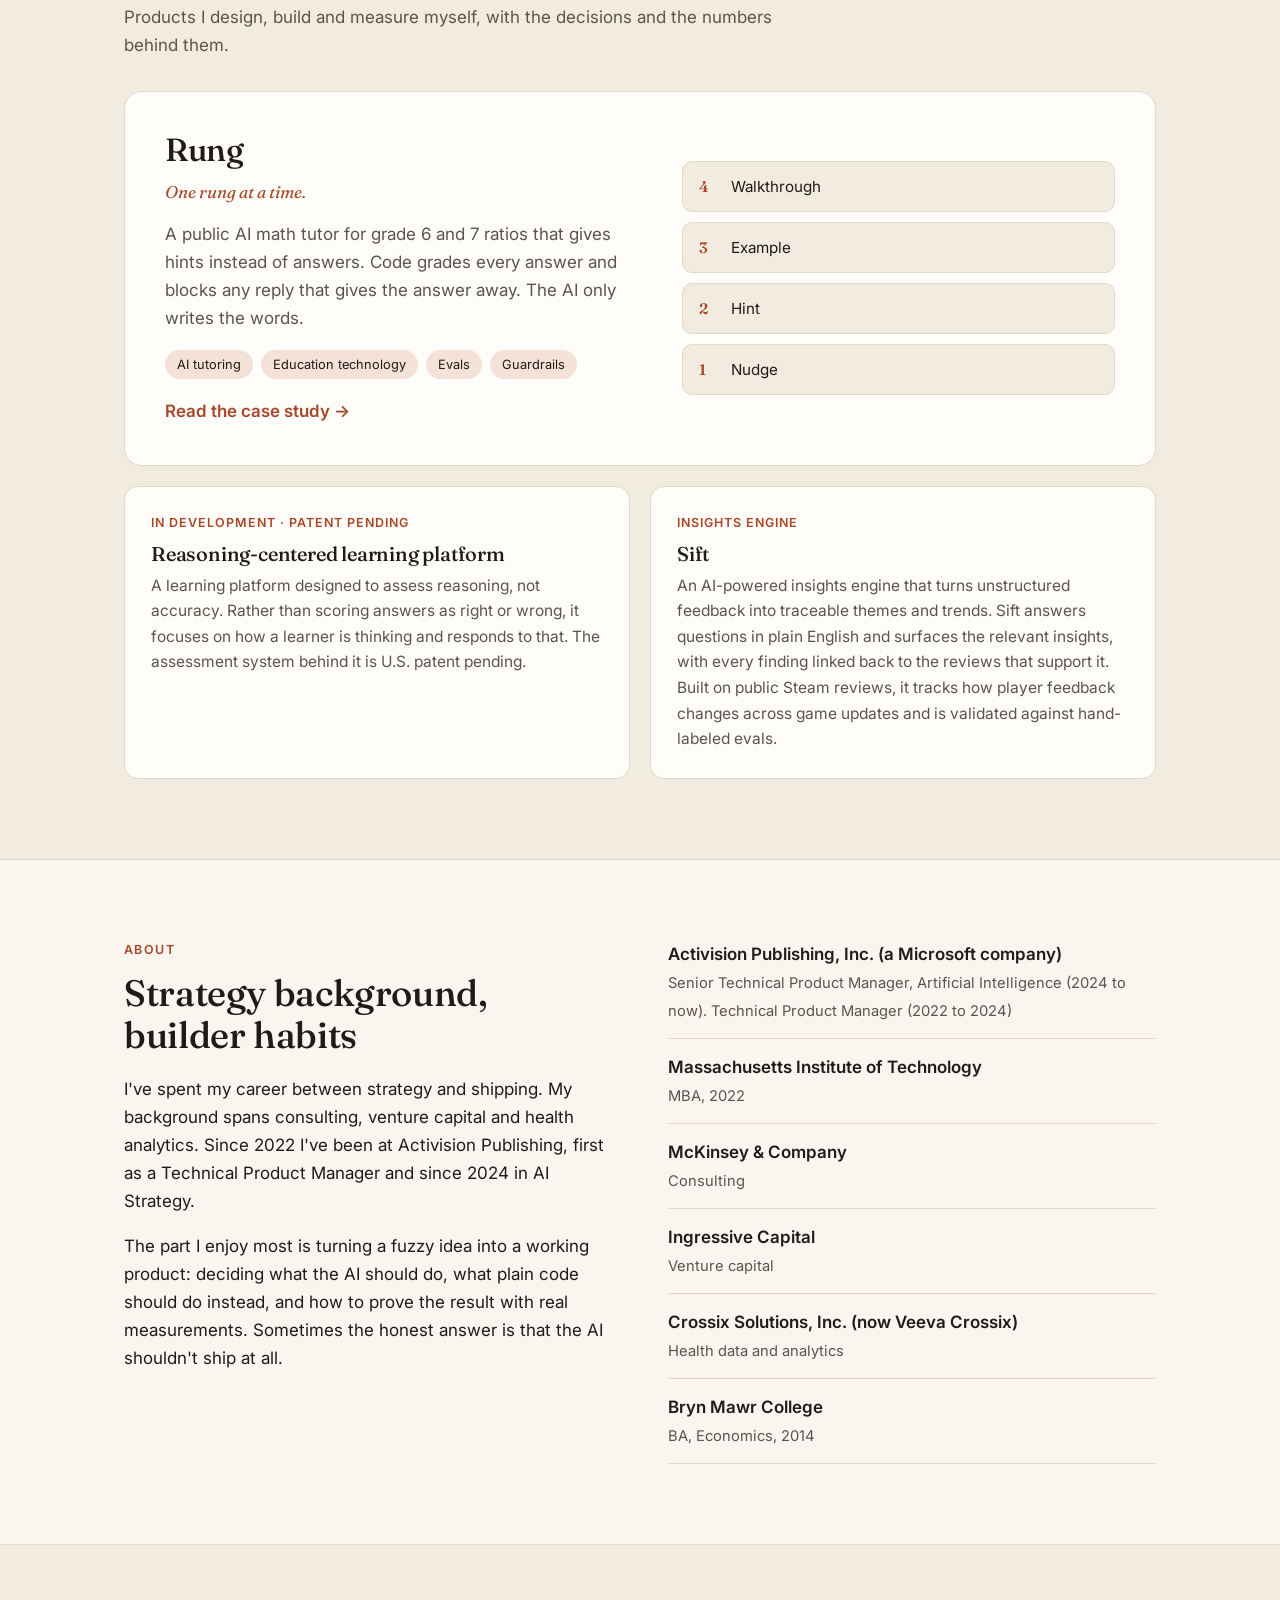
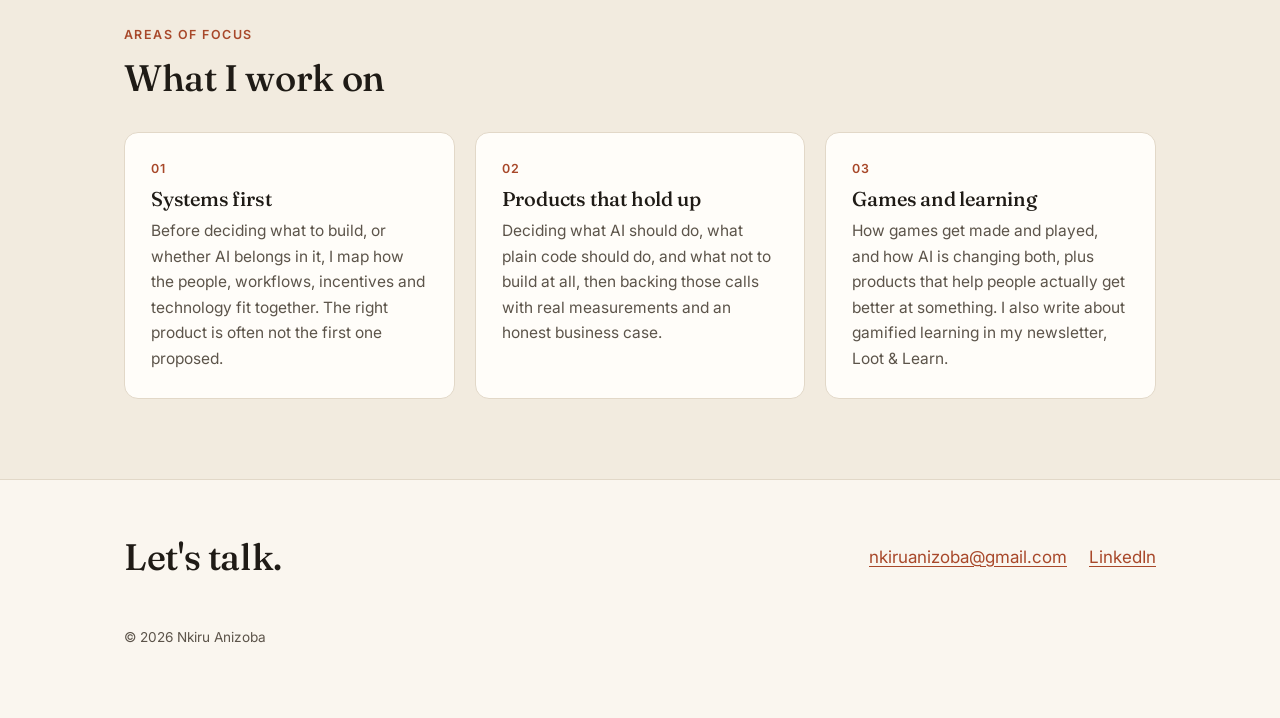
==== commit 63bfc38d: "Demo upload" ====
--- a/index.html
+++ b/index.html
@@ -36,7 +36,7 @@
       <div>
         <p class="eyebrow">AI Product Leader</p>
         <h1>Building intelligent products at the intersection of AI, games and learning.</h1>
-        <p class="lede text">I'm Nkiru, a product builder and systems thinker. I love taking a messy problem, understanding the people, workflows and incentives around it, and turning it into a product people actually use, then measuring what works. I'm a Senior Technical Product Manager in Artificial Intelligence at one of the Xbox Game Studios.</p>
+        <p class="lede text">I'm Nkiru, a product builder and systems thinker. I love taking a messy problem, understanding the people, workflows and incentives around it, and turning it into a product people actually use, then measuring what works. I'm a Senior Technical Product Manager in Artificial Intelligence at one of the world's largest AAA game publishers.</p>
         <div class="buttons">
           <a class="btn btn-primary" href="#work">See selected work</a>
           <a class="btn" href="rung/">Rung case study</a>
@@ -126,11 +126,11 @@
         <p>The part I enjoy most is turning a fuzzy idea into a working product: deciding what the AI should do, what plain code should do instead, and how to prove the result with real measurements. Sometimes the honest answer is that the AI shouldn't ship at all.</p>
       </div>
       <ul class="facts">
-        <li><strong>Activision Publishing</strong><small>Senior Technical Product Manager, Artificial Intelligence (2024 to now). Technical Product Manager (2022 to 2024)</small></li>
-        <li><strong>MIT Sloan School of Management</strong><small>MBA, 2022</small></li>
-        <li><strong>Crossix Solutions</strong><small>Health data and analytics</small></li>
+        <li><strong>Activision Publishing, Inc. (a Microsoft company)</strong><small>Senior Technical Product Manager, Artificial Intelligence (2024 to now). Technical Product Manager (2022 to 2024)</small></li>
+        <li><strong>Massachusetts Institute of Technology</strong><small>MBA, 2022</small></li>
+        <li><strong>McKinsey &amp; Company</strong><small>Consulting</small></li>
         <li><strong>Ingressive Capital</strong><small>Venture capital</small></li>
-        <li><strong>McKinsey &amp; Company</strong><small>Consulting</small></li>
+        <li><strong>Crossix Solutions, Inc. (now Veeva Crossix)</strong><small>Health data and analytics</small></li>
         <li><strong>Bryn Mawr College</strong><small>BA, Economics, 2014</small></li>
       </ul>
     </div>
--- a/styles.css
+++ b/styles.css
@@ -368,16 +368,19 @@
 .phone {
   width: 320px;
   aspect-ratio: 9 / 16;
-  border-radius: 28px;
-  border: 8px solid var(--ink);
+  border-radius: 22px;
+  border: 1px solid var(--line);
   background: var(--bg-soft);
   overflow: hidden;
+  box-shadow: 0 18px 40px rgba(60, 40, 20, 0.12);
 }
 
 .phone video {
+  display: block;
   width: 100%;
   height: 100%;
   object-fit: cover;
+  background: transparent;
 }
 
 .video-placeholder {
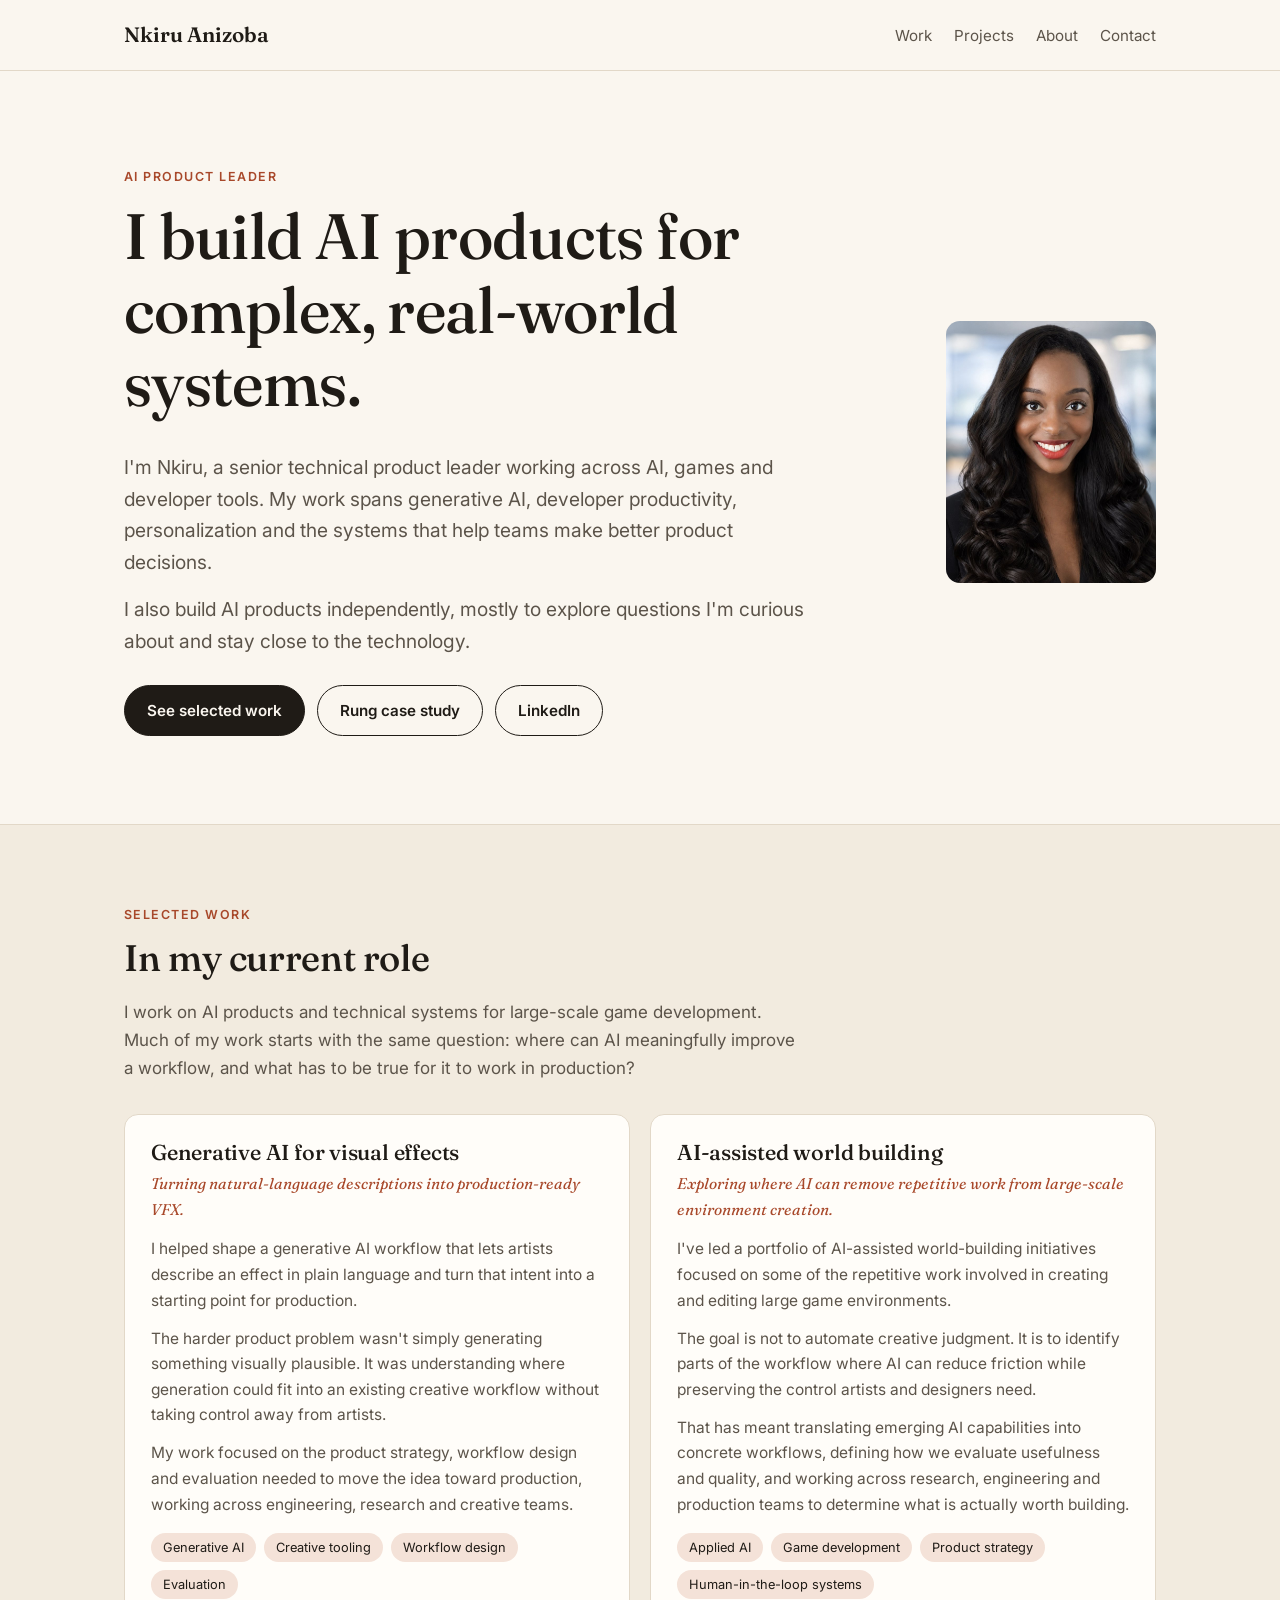
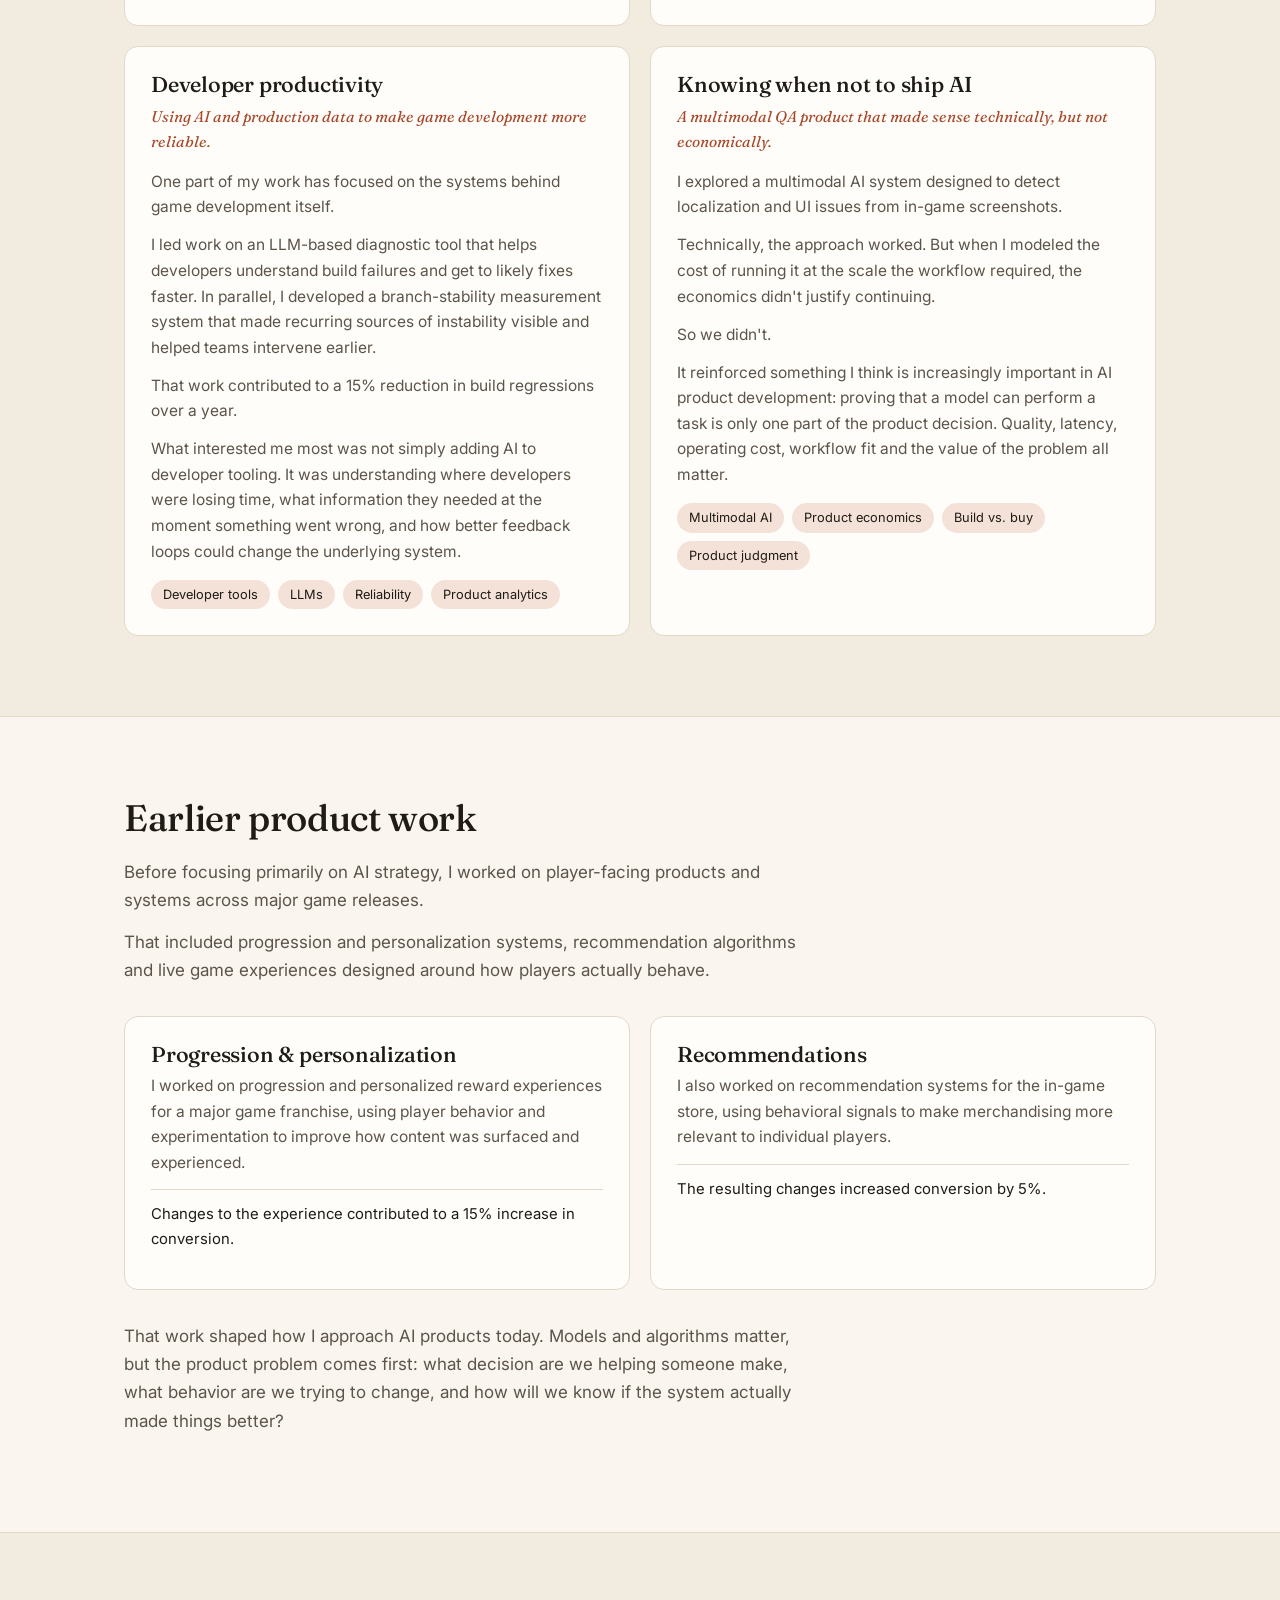
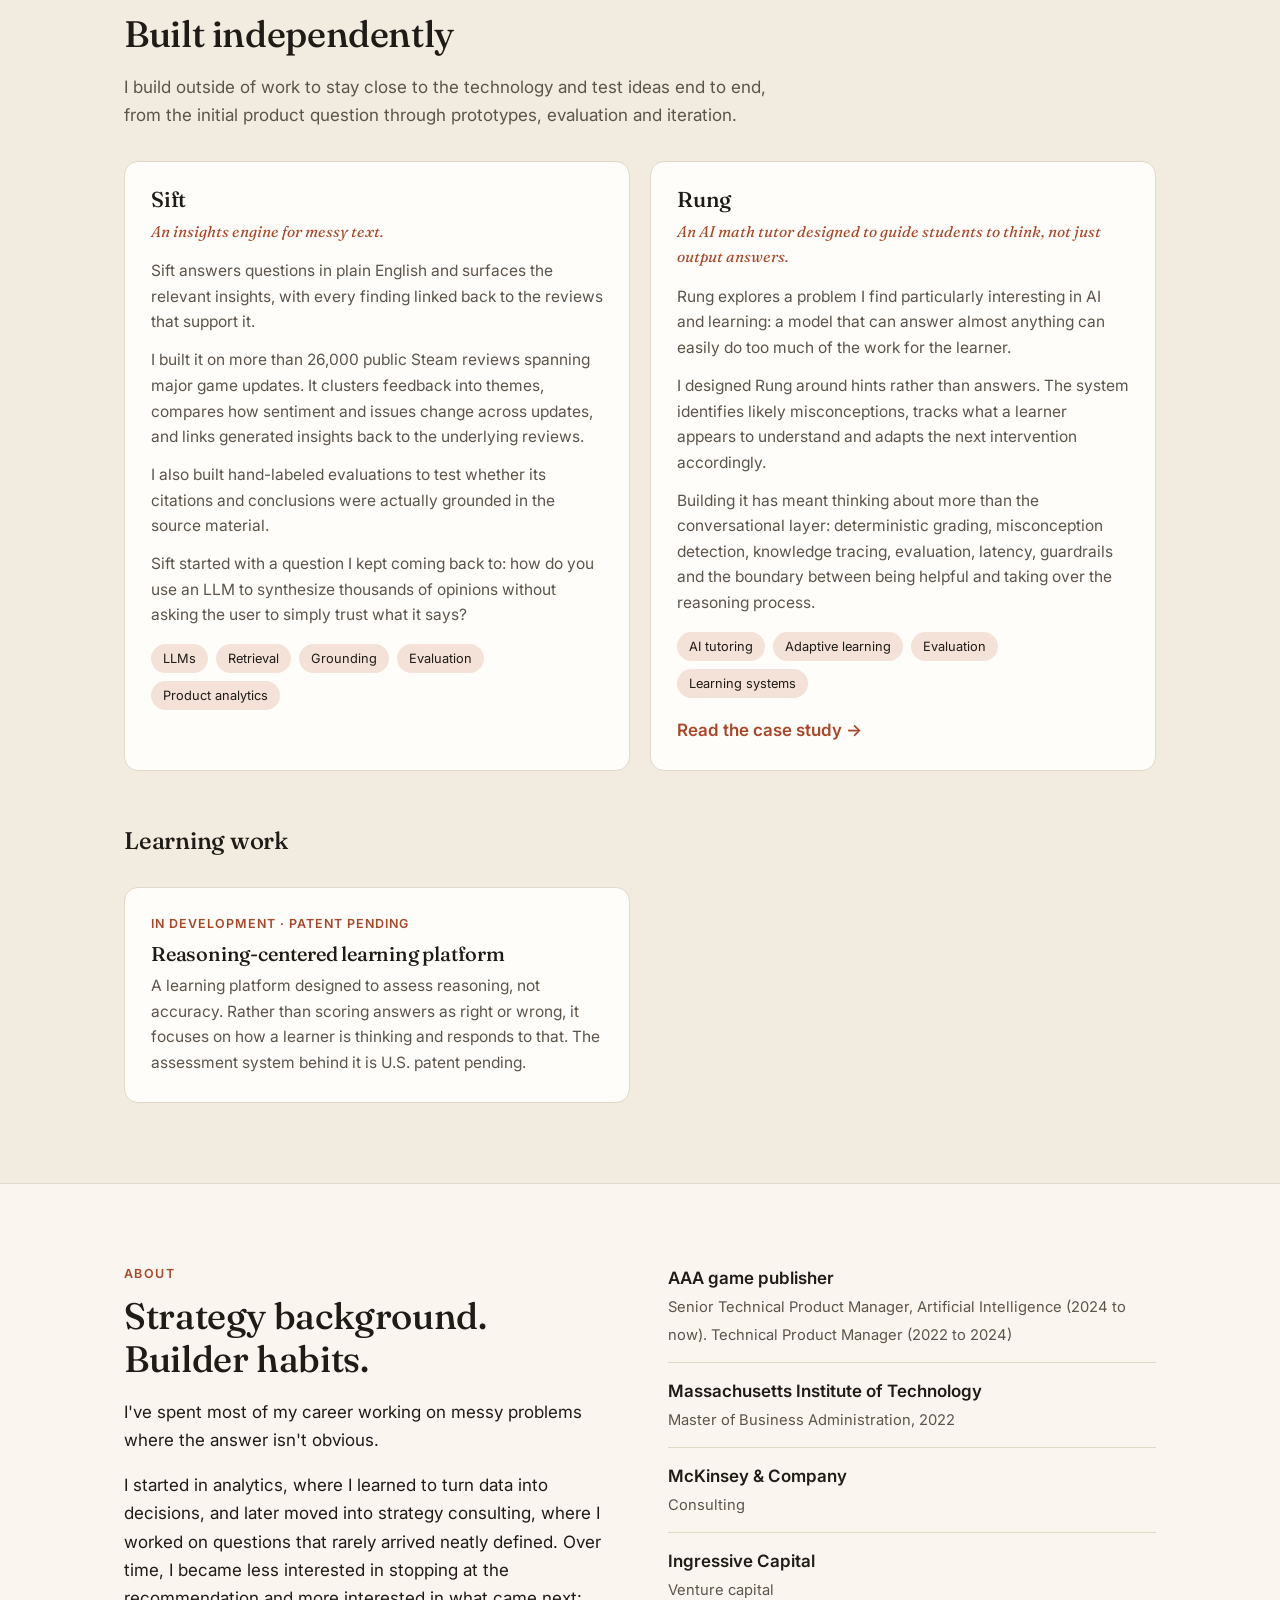
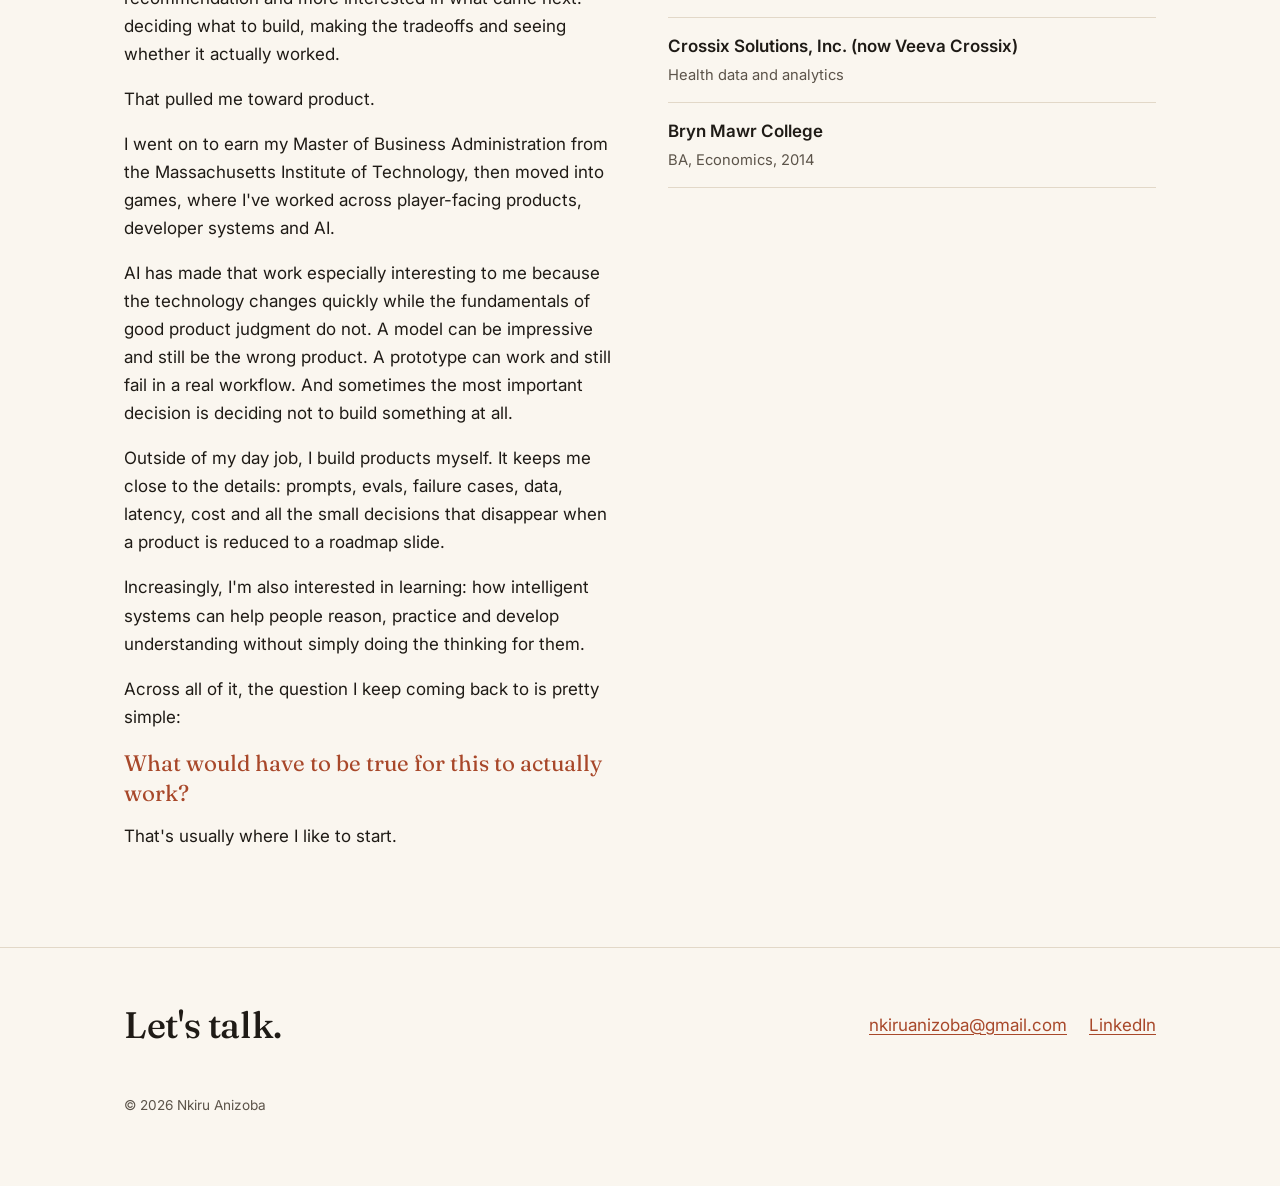
==== commit b6887ac3: "Website revamp" ====
--- a/index.html
+++ b/index.html
@@ -4,9 +4,9 @@
   <meta charset="utf-8">
   <meta name="viewport" content="width=device-width, initial-scale=1">
   <title>Nkiru Anizoba | AI Product Leader</title>
-  <meta name="description" content="Nkiru Anizoba is an AI product leader building intelligent products at the intersection of AI, games and learning. Selected work from Activision Publishing and independent projects like Rung, an AI math tutor.">
+  <meta name="description" content="Nkiru Anizoba is a senior technical product leader working across AI, games and developer tools, who also builds AI products independently, including Sift and Rung.">
   <meta property="og:title" content="Nkiru Anizoba | AI Product Leader">
-  <meta property="og:description" content="Selected AI product work from Activision Publishing and independent projects like Rung, an AI math tutor.">
+  <meta property="og:description" content="Senior technical product leader working across AI, games and developer tools. Selected work and independent projects, including Sift and Rung.">
   <meta property="og:url" content="https://nkiruanizoba.com/">
   <meta property="og:type" content="website">
   <link rel="icon" href="favicon.svg" type="image/svg+xml">
@@ -22,8 +22,8 @@
     <a class="logo" href="/">Nkiru Anizoba</a>
     <nav class="nav">
       <a href="#work">Work</a>
+      <a class="hide-sm" href="#independent">Projects</a>
       <a href="#about">About</a>
-      <a class="hide-sm" href="#focus">Focus</a>
       <a href="#contact">Contact</a>
     </nav>
   </div>
@@ -35,8 +35,9 @@
     <div class="wrap hero-grid">
       <div>
         <p class="eyebrow">AI Product Leader</p>
-        <h1>Building intelligent products at the intersection of AI, games and learning.</h1>
-        <p class="lede text">I'm Nkiru, a product builder and systems thinker. I love taking a messy problem, understanding the people, workflows and incentives around it, and turning it into a product people actually use, then measuring what works. I'm a Senior Technical Product Manager in Artificial Intelligence at one of the world's largest AAA game publishers.</p>
+        <h1>I build AI products for complex, real-world systems.</h1>
+        <p class="lede text">I'm Nkiru, a senior technical product leader working across AI, games and developer tools. My work spans generative AI, developer productivity, personalization and the systems that help teams make better product decisions.</p>
+        <p class="lede text">I also build AI products independently, mostly to explore questions I'm curious about and stay close to the technology.</p>
         <div class="buttons">
           <a class="btn btn-primary" href="#work">See selected work</a>
           <a class="btn" href="rung/">Rung case study</a>
@@ -54,65 +55,103 @@
   <section id="work" class="section-soft">
     <div class="wrap">
       <p class="eyebrow">Selected work</p>
-      <h2>At Activision Publishing</h2>
-      <p class="text" style="color:var(--ink-soft);margin-bottom:8px">AI work in a large game production environment, described at a high level.</p>
-
-      <div class="cards">
-        <div class="card">
-          <p class="label">AI for game development</p>
+      <h2>In my current role</h2>
+      <p class="text section-intro">I work on AI products and technical systems for large-scale game development. Much of my work starts with the same question: where can AI meaningfully improve a workflow, and what has to be true for it to work in production?</p>
+
+      <div class="cards cards-2">
+        <article class="card work-card">
+          <h3>Generative AI for visual effects</h3>
+          <p class="subtitle">Turning natural-language descriptions into production-ready VFX.</p>
+          <p>I helped shape a generative AI workflow that lets artists describe an effect in plain language and turn that intent into a starting point for production.</p>
+          <p>The harder product problem wasn't simply generating something visually plausible. It was understanding where generation could fit into an existing creative workflow without taking control away from artists.</p>
+          <p>My work focused on the product strategy, workflow design and evaluation needed to move the idea toward production, working across engineering, research and creative teams.</p>
+          <ul class="tags"><li>Generative AI</li><li>Creative tooling</li><li>Workflow design</li><li>Evaluation</li></ul>
+        </article>
+        <article class="card work-card">
           <h3>AI-assisted world building</h3>
-          <p>Three concurrent AI initiatives for building large game environments: placing props, texturing buildings and catching performance problems in the level editor early, before a long build.</p>
-          <p class="impact"><strong>Target:</strong> roughly 10 to 15% workflow savings across art and level editing.</p>
-        </div>
-        <div class="card">
-          <p class="label">Developer productivity</p>
-          <h3>Build diagnostics and branch stability</h3>
-          <p>An LLM assistant that helps diagnose build failures, as part of broader work on branch stability metrics and interventions.</p>
-          <p class="impact"><strong>Impact:</strong> the broader branch stability work was associated with roughly a 15% reduction in build regressions over a year.</p>
-        </div>
-        <div class="card">
-          <p class="label">Multimodal AI for game QA</p>
-          <h3>Knowing when not to ship</h3>
-          <p>A multimodal LLM workflow that flagged localization and UI issues in in-game screenshots. It worked technically. Measured against the existing workflow and its real costs, the savings didn't justify building and maintaining it, so we stopped.</p>
-          <p class="impact"><strong>Impact:</strong> avoided putting an AI tool into production that the business case didn't support.</p>
-        </div>
-      </div>
-
-      <h2 style="margin-top:64px">Built independently</h2>
-      <p class="text" style="color:var(--ink-soft);margin-bottom:32px">Products I design, build and measure myself, with the decisions and the numbers behind them.</p>
-
-      <a class="project-card" href="rung/">
-        <div>
+          <p class="subtitle">Exploring where AI can remove repetitive work from large-scale environment creation.</p>
+          <p>I've led a portfolio of AI-assisted world-building initiatives focused on some of the repetitive work involved in creating and editing large game environments.</p>
+          <p>The goal is not to automate creative judgment. It is to identify parts of the workflow where AI can reduce friction while preserving the control artists and designers need.</p>
+          <p>That has meant translating emerging AI capabilities into concrete workflows, defining how we evaluate usefulness and quality, and working across research, engineering and production teams to determine what is actually worth building.</p>
+          <ul class="tags"><li>Applied AI</li><li>Game development</li><li>Product strategy</li><li>Human-in-the-loop systems</li></ul>
+        </article>
+        <article class="card work-card">
+          <h3>Developer productivity</h3>
+          <p class="subtitle">Using AI and production data to make game development more reliable.</p>
+          <p>One part of my work has focused on the systems behind game development itself.</p>
+          <p>I led work on an LLM-based diagnostic tool that helps developers understand build failures and get to likely fixes faster. In parallel, I developed a branch-stability measurement system that made recurring sources of instability visible and helped teams intervene earlier.</p>
+          <p>That work contributed to a 15% reduction in build regressions over a year.</p>
+          <p>What interested me most was not simply adding AI to developer tooling. It was understanding where developers were losing time, what information they needed at the moment something went wrong, and how better feedback loops could change the underlying system.</p>
+          <ul class="tags"><li>Developer tools</li><li>LLMs</li><li>Reliability</li><li>Product analytics</li></ul>
+        </article>
+        <article class="card work-card">
+          <h3>Knowing when not to ship AI</h3>
+          <p class="subtitle">A multimodal QA product that made sense technically, but not economically.</p>
+          <p>I explored a multimodal AI system designed to detect localization and UI issues from in-game screenshots.</p>
+          <p>Technically, the approach worked. But when I modeled the cost of running it at the scale the workflow required, the economics didn't justify continuing.</p>
+          <p>So we didn't.</p>
+          <p>It reinforced something I think is increasingly important in AI product development: proving that a model can perform a task is only one part of the product decision. Quality, latency, operating cost, workflow fit and the value of the problem all matter.</p>
+          <ul class="tags"><li>Multimodal AI</li><li>Product economics</li><li>Build vs. buy</li><li>Product judgment</li></ul>
+        </article>
+      </div>
+    </div>
+  </section>
+
+  <section id="earlier">
+    <div class="wrap">
+      <h2>Earlier product work</h2>
+      <div class="text section-intro">
+        <p>Before focusing primarily on AI strategy, I worked on player-facing products and systems across major game releases.</p>
+        <p>That included progression and personalization systems, recommendation algorithms and live game experiences designed around how players actually behave.</p>
+      </div>
+      <div class="cards cards-2">
+        <article class="card work-card">
+          <h3>Progression &amp; personalization</h3>
+          <p>I worked on progression and personalized reward experiences for a major game franchise, using player behavior and experimentation to improve how content was surfaced and experienced.</p>
+          <p class="impact">Changes to the experience contributed to a 15% increase in conversion.</p>
+        </article>
+        <article class="card work-card">
+          <h3>Recommendations</h3>
+          <p>I also worked on recommendation systems for the in-game store, using behavioral signals to make merchandising more relevant to individual players.</p>
+          <p class="impact">The resulting changes increased conversion by 5%.</p>
+        </article>
+      </div>
+      <p class="text section-outro">That work shaped how I approach AI products today. Models and algorithms matter, but the product problem comes first: what decision are we helping someone make, what behavior are we trying to change, and how will we know if the system actually made things better?</p>
+    </div>
+  </section>
+
+  <section id="independent" class="section-soft">
+    <div class="wrap">
+      <h2>Built independently</h2>
+      <p class="text section-intro">I build outside of work to stay close to the technology and test ideas end to end, from the initial product question through prototypes, evaluation and iteration.</p>
+      <div class="cards cards-2">
+        <article class="card work-card">
+          <h3>Sift</h3>
+          <p class="subtitle">An insights engine for messy text.</p>
+          <p>Sift answers questions in plain English and surfaces the relevant insights, with every finding linked back to the reviews that support it.</p>
+          <p>I built it on more than 26,000 public Steam reviews spanning major game updates. It clusters feedback into themes, compares how sentiment and issues change across updates, and links generated insights back to the underlying reviews.</p>
+          <p>I also built hand-labeled evaluations to test whether its citations and conclusions were actually grounded in the source material.</p>
+          <p>Sift started with a question I kept coming back to: how do you use an LLM to synthesize thousands of opinions without asking the user to simply trust what it says?</p>
+          <ul class="tags"><li>LLMs</li><li>Retrieval</li><li>Grounding</li><li>Evaluation</li><li>Product analytics</li></ul>
+        </article>
+        <a class="card work-card card-link" href="rung/">
           <h3>Rung</h3>
-          <p class="tagline">One rung at a time.</p>
-          <p>A public AI math tutor for grade 6 and 7 ratios that gives hints instead of answers. Code grades every answer and blocks any reply that gives the answer away. The AI only writes the words.</p>
-          <ul class="tags">
-            <li>AI tutoring</li>
-            <li>Education technology</li>
-            <li>Evals</li>
-            <li>Guardrails</li>
-          </ul>
+          <p class="subtitle">An AI math tutor designed to guide students to think, not just output answers.</p>
+          <p>Rung explores a problem I find particularly interesting in AI and learning: a model that can answer almost anything can easily do too much of the work for the learner.</p>
+          <p>I designed Rung around hints rather than answers. The system identifies likely misconceptions, tracks what a learner appears to understand and adapts the next intervention accordingly.</p>
+          <p>Building it has meant thinking about more than the conversational layer: deterministic grading, misconception detection, knowledge tracing, evaluation, latency, guardrails and the boundary between being helpful and taking over the reasoning process.</p>
+          <ul class="tags"><li>AI tutoring</li><li>Adaptive learning</li><li>Evaluation</li><li>Learning systems</li></ul>
           <span class="more-link">Read the case study &rarr;</span>
-        </div>
-        <div class="ladder" aria-hidden="true">
-          <div><span>4</span>Walkthrough</div>
-          <div><span>3</span>Example</div>
-          <div><span>2</span>Hint</div>
-          <div><span>1</span>Nudge</div>
-        </div>
-      </a>
-
-      <div class="cards cards-2" style="margin-top:20px">
+        </a>
+      </div>
+
+      <h3 class="subsection">Learning work</h3>
+      <div class="cards cards-2">
         <div class="card">
           <p class="label">In development &middot; Patent pending</p>
           <h3>Reasoning-centered learning platform</h3>
           <p>A learning platform designed to assess reasoning, not accuracy. Rather than scoring answers as right or wrong, it focuses on how a learner is thinking and responds to that. The assessment system behind it is U.S. patent pending.</p>
         </div>
-        <div class="card">
-          <p class="label">Insights engine</p>
-          <h3>Sift</h3>
-          <p>An AI-powered insights engine that turns unstructured feedback into traceable themes and trends. Sift answers questions in plain English and surfaces the relevant insights, with every finding linked back to the reviews that support it. Built on public Steam reviews, it tracks how player feedback changes across game updates and is validated against hand-labeled evals.</p>
-        </div>
       </div>
     </div>
   </section>
@@ -121,42 +160,26 @@
     <div class="wrap two-col">
       <div class="text">
         <p class="eyebrow">About</p>
-        <h2>Strategy background, builder habits</h2>
-        <p>I've spent my career between strategy and shipping. My background spans consulting, venture capital and health analytics. Since 2022 I've been at Activision Publishing, first as a Technical Product Manager and since 2024 in AI Strategy.</p>
-        <p>The part I enjoy most is turning a fuzzy idea into a working product: deciding what the AI should do, what plain code should do instead, and how to prove the result with real measurements. Sometimes the honest answer is that the AI shouldn't ship at all.</p>
+        <h2>Strategy background. Builder habits.</h2>
+        <p>I've spent most of my career working on messy problems where the answer isn't obvious.</p>
+        <p>I started in analytics, where I learned to turn data into decisions, and later moved into strategy consulting, where I worked on questions that rarely arrived neatly defined. Over time, I became less interested in stopping at the recommendation and more interested in what came next: deciding what to build, making the tradeoffs and seeing whether it actually worked.</p>
+        <p>That pulled me toward product.</p>
+        <p>I went on to earn my Master of Business Administration from the Massachusetts Institute of Technology, then moved into games, where I've worked across player-facing products, developer systems and AI.</p>
+        <p>AI has made that work especially interesting to me because the technology changes quickly while the fundamentals of good product judgment do not. A model can be impressive and still be the wrong product. A prototype can work and still fail in a real workflow. And sometimes the most important decision is deciding not to build something at all.</p>
+        <p>Outside of my day job, I build products myself. It keeps me close to the details: prompts, evals, failure cases, data, latency, cost and all the small decisions that disappear when a product is reduced to a roadmap slide.</p>
+        <p>Increasingly, I'm also interested in learning: how intelligent systems can help people reason, practice and develop understanding without simply doing the thinking for them.</p>
+        <p>Across all of it, the question I keep coming back to is pretty simple:</p>
+        <p class="pull">What would have to be true for this to actually work?</p>
+        <p>That's usually where I like to start.</p>
       </div>
       <ul class="facts">
-        <li><strong>Activision Publishing, Inc. (a Microsoft company)</strong><small>Senior Technical Product Manager, Artificial Intelligence (2024 to now). Technical Product Manager (2022 to 2024)</small></li>
-        <li><strong>Massachusetts Institute of Technology</strong><small>MBA, 2022</small></li>
+        <li><strong>AAA game publisher</strong><small>Senior Technical Product Manager, Artificial Intelligence (2024 to now). Technical Product Manager (2022 to 2024)</small></li>
+        <li><strong>Massachusetts Institute of Technology</strong><small>Master of Business Administration, 2022</small></li>
         <li><strong>McKinsey &amp; Company</strong><small>Consulting</small></li>
         <li><strong>Ingressive Capital</strong><small>Venture capital</small></li>
         <li><strong>Crossix Solutions, Inc. (now Veeva Crossix)</strong><small>Health data and analytics</small></li>
         <li><strong>Bryn Mawr College</strong><small>BA, Economics, 2014</small></li>
       </ul>
-    </div>
-  </section>
-
-  <section id="focus" class="section-soft">
-    <div class="wrap">
-      <p class="eyebrow">Areas of focus</p>
-      <h2>What I work on</h2>
-      <div class="cards">
-        <div class="card">
-          <p class="label">01</p>
-          <h3>Systems first</h3>
-          <p>Before deciding what to build, or whether AI belongs in it, I map how the people, workflows, incentives and technology fit together. The right product is often not the first one proposed.</p>
-        </div>
-        <div class="card">
-          <p class="label">02</p>
-          <h3>Products that hold up</h3>
-          <p>Deciding what AI should do, what plain code should do, and what not to build at all, then backing those calls with real measurements and an honest business case.</p>
-        </div>
-        <div class="card">
-          <p class="label">03</p>
-          <h3>Games and learning</h3>
-          <p>How games get made and played, and how AI is changing both, plus products that help people actually get better at something. I also write about gamified learning in my newsletter, Loot &amp; Learn.</p>
-        </div>
-      </div>
     </div>
   </section>
 
--- a/styles.css
+++ b/styles.css
@@ -657,3 +657,33 @@
 /* Two-column card row */
 .cards-2 { grid-template-columns: repeat(2, 1fr); }
 @media (max-width: 860px) { .cards-2 { grid-template-columns: 1fr; } }
+
+/* Oct 3 layout additions */
+.section-intro { color: var(--ink-soft); margin-bottom: 32px; }
+.section-intro p { margin-bottom: 0.8em; }
+.section-outro { margin-top: 32px; color: var(--ink-soft); }
+.work-card h3 { font-size: 1.35rem; margin-bottom: 0.25em; }
+.work-card .subtitle {
+  font-family: var(--serif);
+  font-style: italic;
+  color: var(--accent);
+  margin-bottom: 0.9em;
+}
+.work-card p { margin-bottom: 0.8em; }
+.work-card .tags { margin-top: 16px; }
+.card-link {
+  display: block;
+  text-decoration: none;
+  color: inherit;
+  transition: transform 0.15s ease, box-shadow 0.15s ease;
+}
+.card-link:hover { transform: translateY(-2px); box-shadow: 0 10px 30px rgba(60, 40, 20, 0.08); }
+.subsection { margin: 56px 0 20px; font-size: 1.5rem; }
+.pull {
+  font-family: var(--serif);
+  font-size: 1.4rem;
+  line-height: 1.35;
+  color: var(--accent);
+  margin: 0.4em 0 0.6em;
+}
+.hero .lede + .lede { margin-top: -0.2em; }
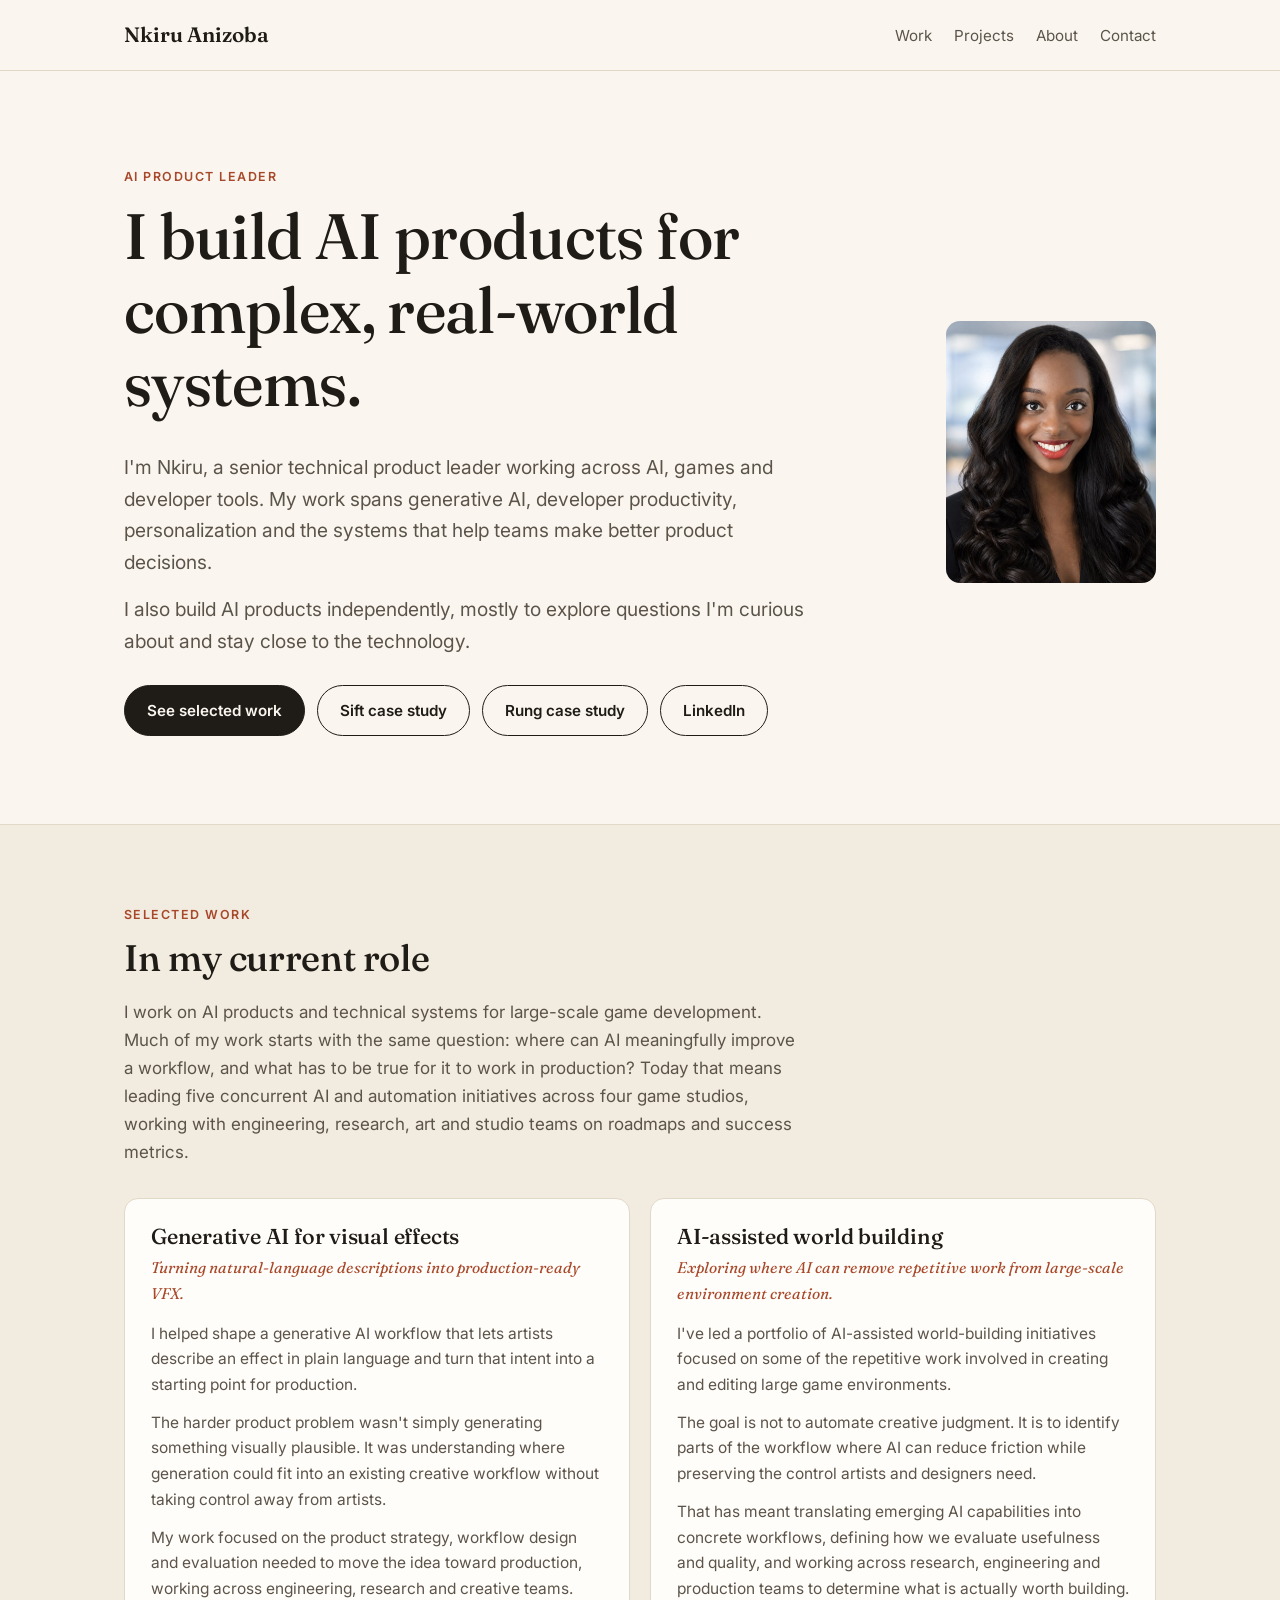
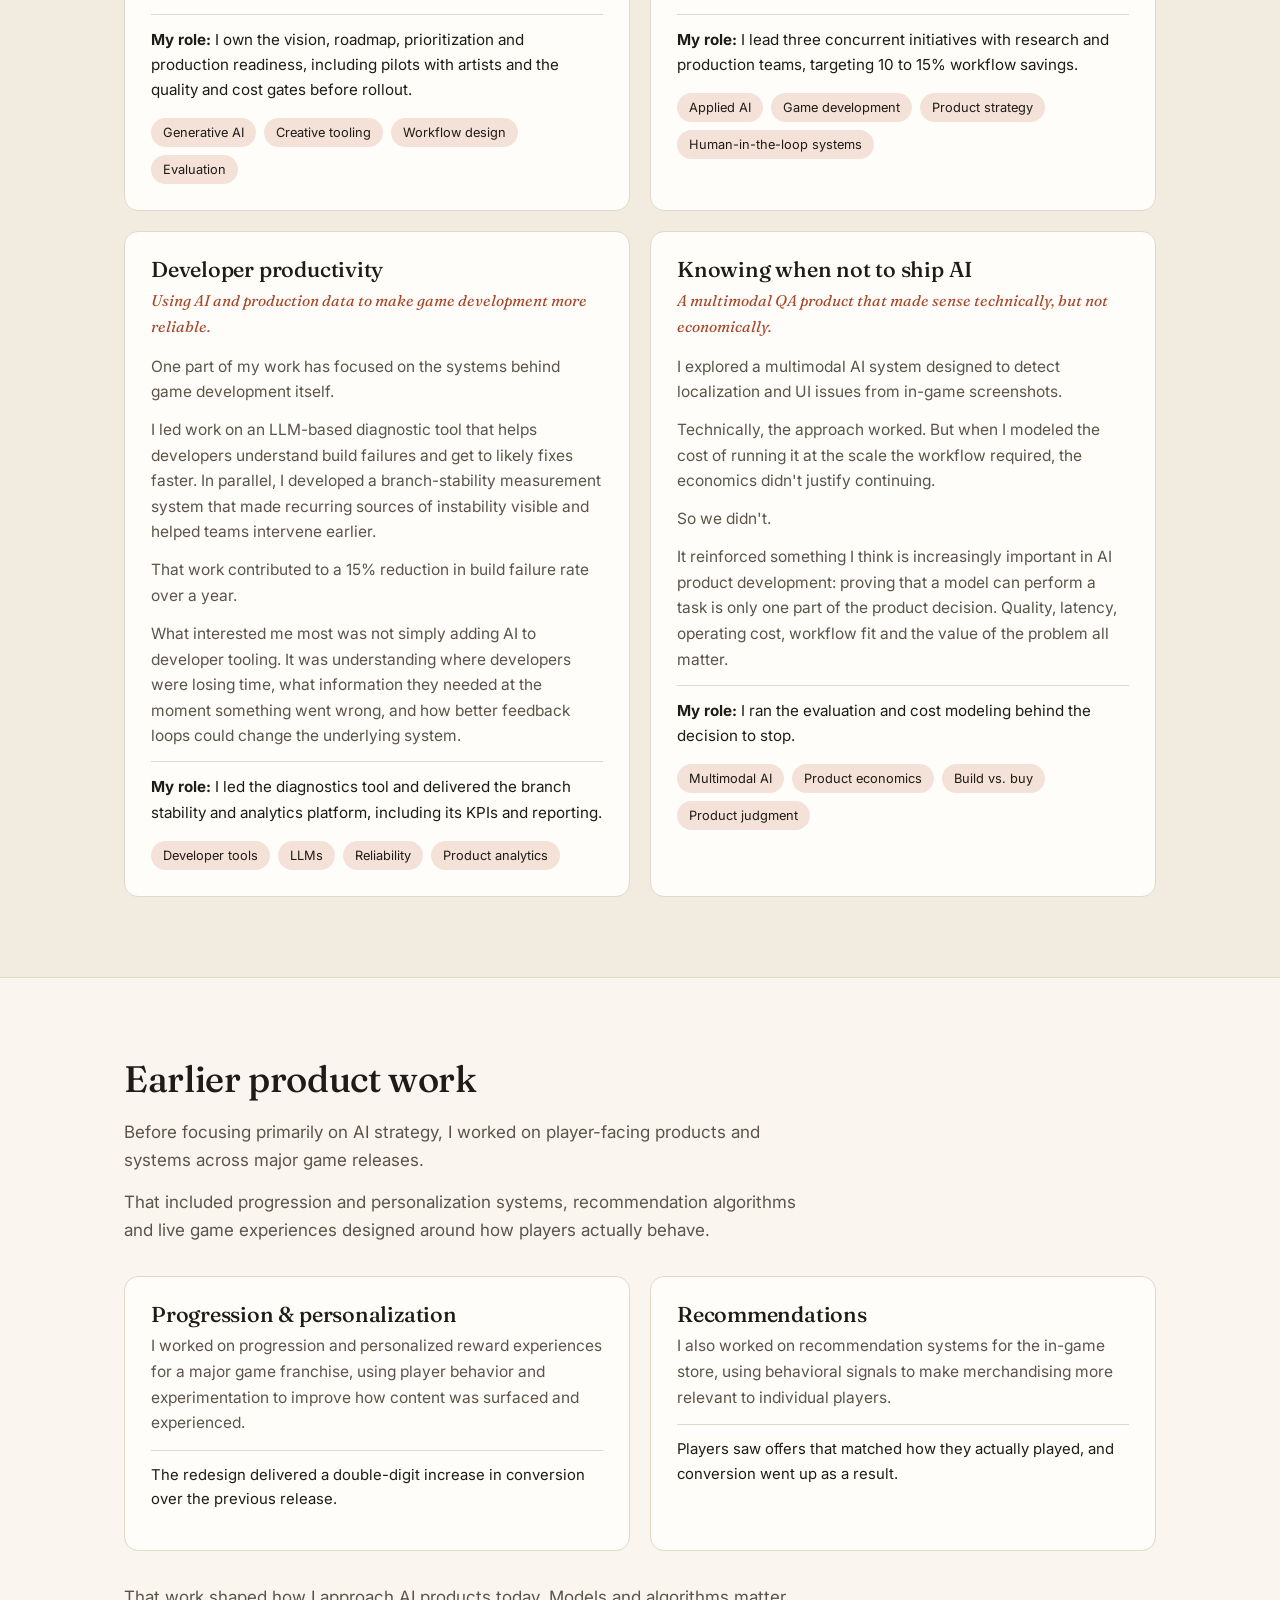
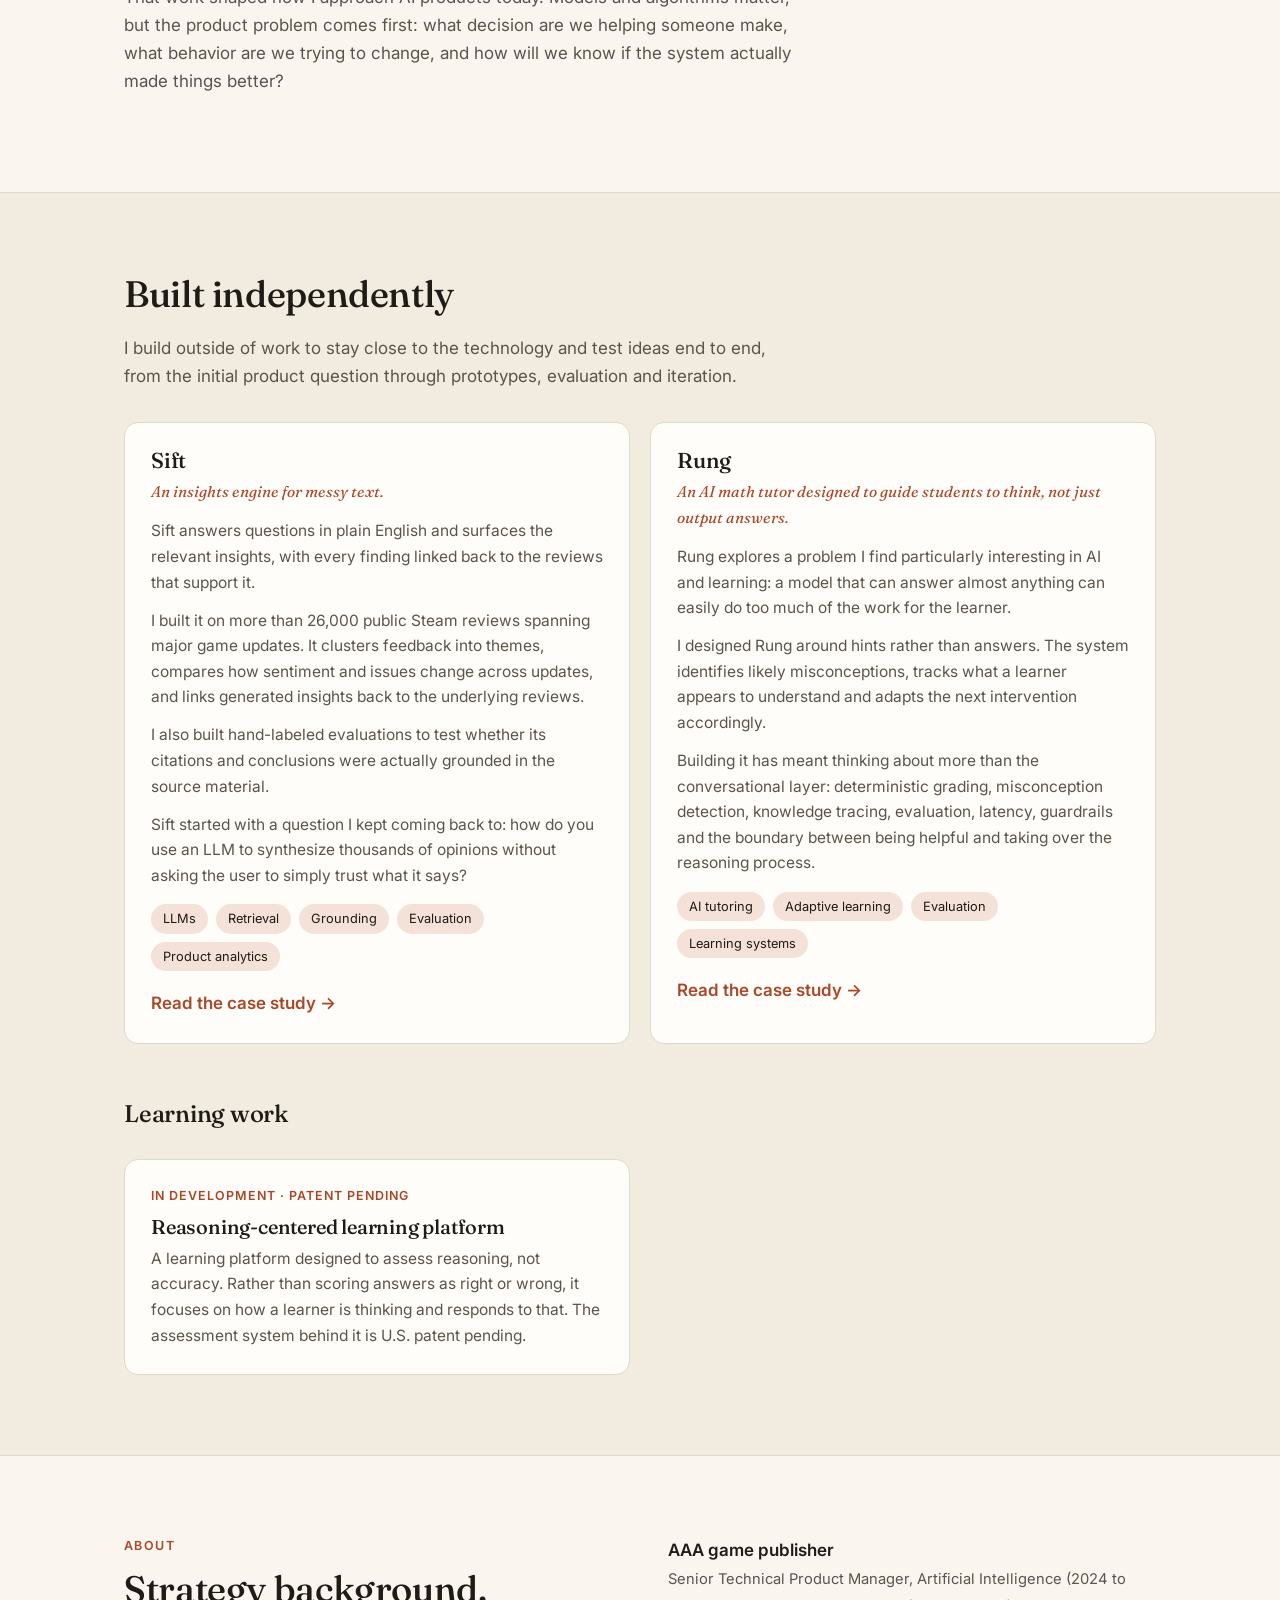
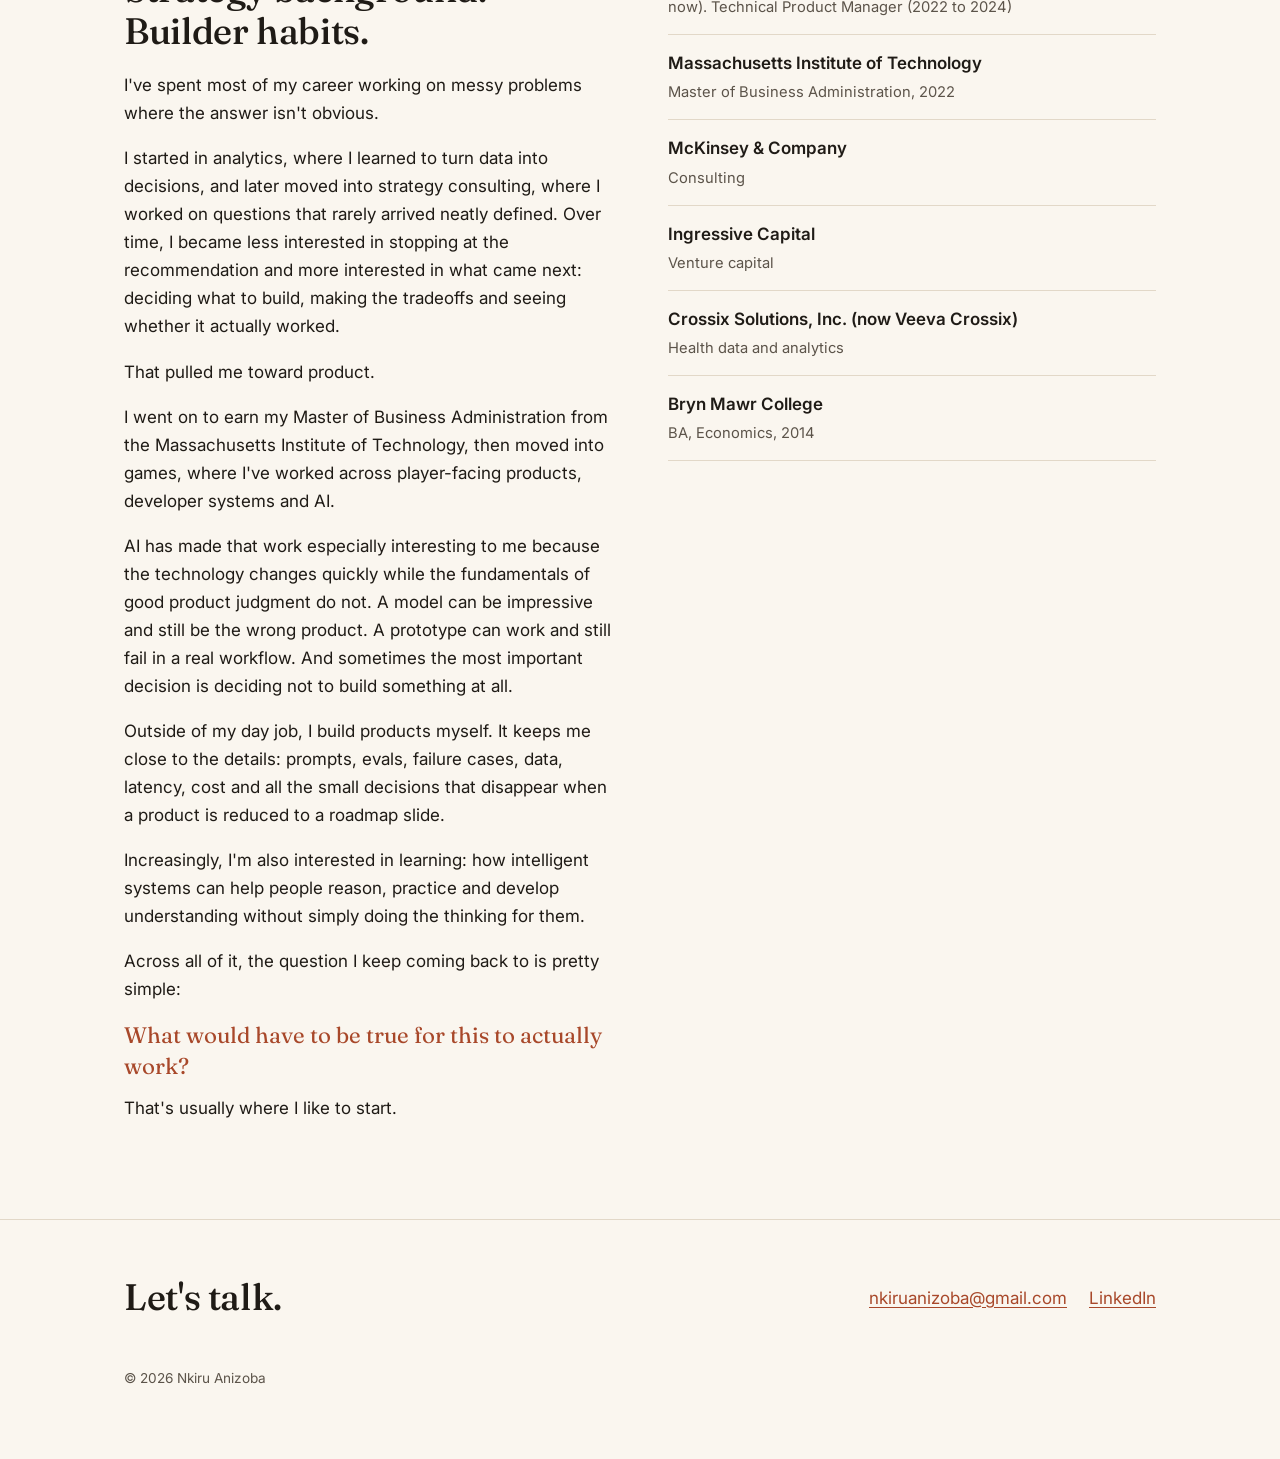
==== commit 64a419ae: "Sift case study upload" ====
--- a/index.html
+++ b/index.html
@@ -40,6 +40,7 @@
         <p class="lede text">I also build AI products independently, mostly to explore questions I'm curious about and stay close to the technology.</p>
         <div class="buttons">
           <a class="btn btn-primary" href="#work">See selected work</a>
+          <a class="btn" href="sift/">Sift case study</a>
           <a class="btn" href="rung/">Rung case study</a>
           <a class="btn" href="https://www.linkedin.com/in/nkiruanizoba" target="_blank" rel="noopener">LinkedIn</a>
         </div>
@@ -56,7 +57,7 @@
     <div class="wrap">
       <p class="eyebrow">Selected work</p>
       <h2>In my current role</h2>
-      <p class="text section-intro">I work on AI products and technical systems for large-scale game development. Much of my work starts with the same question: where can AI meaningfully improve a workflow, and what has to be true for it to work in production?</p>
+      <p class="text section-intro">I work on AI products and technical systems for large-scale game development. Much of my work starts with the same question: where can AI meaningfully improve a workflow, and what has to be true for it to work in production? Today that means leading five concurrent AI and automation initiatives across four game studios, working with engineering, research, art and studio teams on roadmaps and success metrics.</p>
 
       <div class="cards cards-2">
         <article class="card work-card">
@@ -65,6 +66,7 @@
           <p>I helped shape a generative AI workflow that lets artists describe an effect in plain language and turn that intent into a starting point for production.</p>
           <p>The harder product problem wasn't simply generating something visually plausible. It was understanding where generation could fit into an existing creative workflow without taking control away from artists.</p>
           <p>My work focused on the product strategy, workflow design and evaluation needed to move the idea toward production, working across engineering, research and creative teams.</p>
+          <p class="role"><strong>My role:</strong> I own the vision, roadmap, prioritization and production readiness, including pilots with artists and the quality and cost gates before rollout.</p>
           <ul class="tags"><li>Generative AI</li><li>Creative tooling</li><li>Workflow design</li><li>Evaluation</li></ul>
         </article>
         <article class="card work-card">
@@ -73,6 +75,7 @@
           <p>I've led a portfolio of AI-assisted world-building initiatives focused on some of the repetitive work involved in creating and editing large game environments.</p>
           <p>The goal is not to automate creative judgment. It is to identify parts of the workflow where AI can reduce friction while preserving the control artists and designers need.</p>
           <p>That has meant translating emerging AI capabilities into concrete workflows, defining how we evaluate usefulness and quality, and working across research, engineering and production teams to determine what is actually worth building.</p>
+          <p class="role"><strong>My role:</strong> I lead three concurrent initiatives with research and production teams, targeting 10 to 15% workflow savings.</p>
           <ul class="tags"><li>Applied AI</li><li>Game development</li><li>Product strategy</li><li>Human-in-the-loop systems</li></ul>
         </article>
         <article class="card work-card">
@@ -80,8 +83,9 @@
           <p class="subtitle">Using AI and production data to make game development more reliable.</p>
           <p>One part of my work has focused on the systems behind game development itself.</p>
           <p>I led work on an LLM-based diagnostic tool that helps developers understand build failures and get to likely fixes faster. In parallel, I developed a branch-stability measurement system that made recurring sources of instability visible and helped teams intervene earlier.</p>
-          <p>That work contributed to a 15% reduction in build regressions over a year.</p>
+          <p>That work contributed to a 15% reduction in build failure rate over a year.</p>
           <p>What interested me most was not simply adding AI to developer tooling. It was understanding where developers were losing time, what information they needed at the moment something went wrong, and how better feedback loops could change the underlying system.</p>
+          <p class="role"><strong>My role:</strong> I led the diagnostics tool and delivered the branch stability and analytics platform, including its KPIs and reporting.</p>
           <ul class="tags"><li>Developer tools</li><li>LLMs</li><li>Reliability</li><li>Product analytics</li></ul>
         </article>
         <article class="card work-card">
@@ -91,6 +95,7 @@
           <p>Technically, the approach worked. But when I modeled the cost of running it at the scale the workflow required, the economics didn't justify continuing.</p>
           <p>So we didn't.</p>
           <p>It reinforced something I think is increasingly important in AI product development: proving that a model can perform a task is only one part of the product decision. Quality, latency, operating cost, workflow fit and the value of the problem all matter.</p>
+          <p class="role"><strong>My role:</strong> I ran the evaluation and cost modeling behind the decision to stop.</p>
           <ul class="tags"><li>Multimodal AI</li><li>Product economics</li><li>Build vs. buy</li><li>Product judgment</li></ul>
         </article>
       </div>
@@ -108,12 +113,12 @@
         <article class="card work-card">
           <h3>Progression &amp; personalization</h3>
           <p>I worked on progression and personalized reward experiences for a major game franchise, using player behavior and experimentation to improve how content was surfaced and experienced.</p>
-          <p class="impact">Changes to the experience contributed to a 15% increase in conversion.</p>
+          <p class="impact">The redesign delivered a double-digit increase in conversion over the previous release.</p>
         </article>
         <article class="card work-card">
           <h3>Recommendations</h3>
           <p>I also worked on recommendation systems for the in-game store, using behavioral signals to make merchandising more relevant to individual players.</p>
-          <p class="impact">The resulting changes increased conversion by 5%.</p>
+          <p class="impact">Players saw offers that matched how they actually played, and conversion went up as a result.</p>
         </article>
       </div>
       <p class="text section-outro">That work shaped how I approach AI products today. Models and algorithms matter, but the product problem comes first: what decision are we helping someone make, what behavior are we trying to change, and how will we know if the system actually made things better?</p>
@@ -125,7 +130,7 @@
       <h2>Built independently</h2>
       <p class="text section-intro">I build outside of work to stay close to the technology and test ideas end to end, from the initial product question through prototypes, evaluation and iteration.</p>
       <div class="cards cards-2">
-        <article class="card work-card">
+        <a class="card work-card card-link" href="sift/">
           <h3>Sift</h3>
           <p class="subtitle">An insights engine for messy text.</p>
           <p>Sift answers questions in plain English and surfaces the relevant insights, with every finding linked back to the reviews that support it.</p>
@@ -133,7 +138,8 @@
           <p>I also built hand-labeled evaluations to test whether its citations and conclusions were actually grounded in the source material.</p>
           <p>Sift started with a question I kept coming back to: how do you use an LLM to synthesize thousands of opinions without asking the user to simply trust what it says?</p>
           <ul class="tags"><li>LLMs</li><li>Retrieval</li><li>Grounding</li><li>Evaluation</li><li>Product analytics</li></ul>
-        </article>
+          <span class="more-link">Read the case study &rarr;</span>
+        </a>
         <a class="card work-card card-link" href="rung/">
           <h3>Rung</h3>
           <p class="subtitle">An AI math tutor designed to guide students to think, not just output answers.</p>
--- a/styles.css
+++ b/styles.css
@@ -687,3 +687,12 @@
   margin: 0.4em 0 0.6em;
 }
 .hero .lede + .lede { margin-top: -0.2em; }
+
+/* "My role" line on work cards */
+.work-card .role {
+  margin-top: 4px;
+  padding-top: 12px;
+  border-top: 1px solid var(--line);
+  color: var(--ink);
+  font-size: 0.95rem;
+}
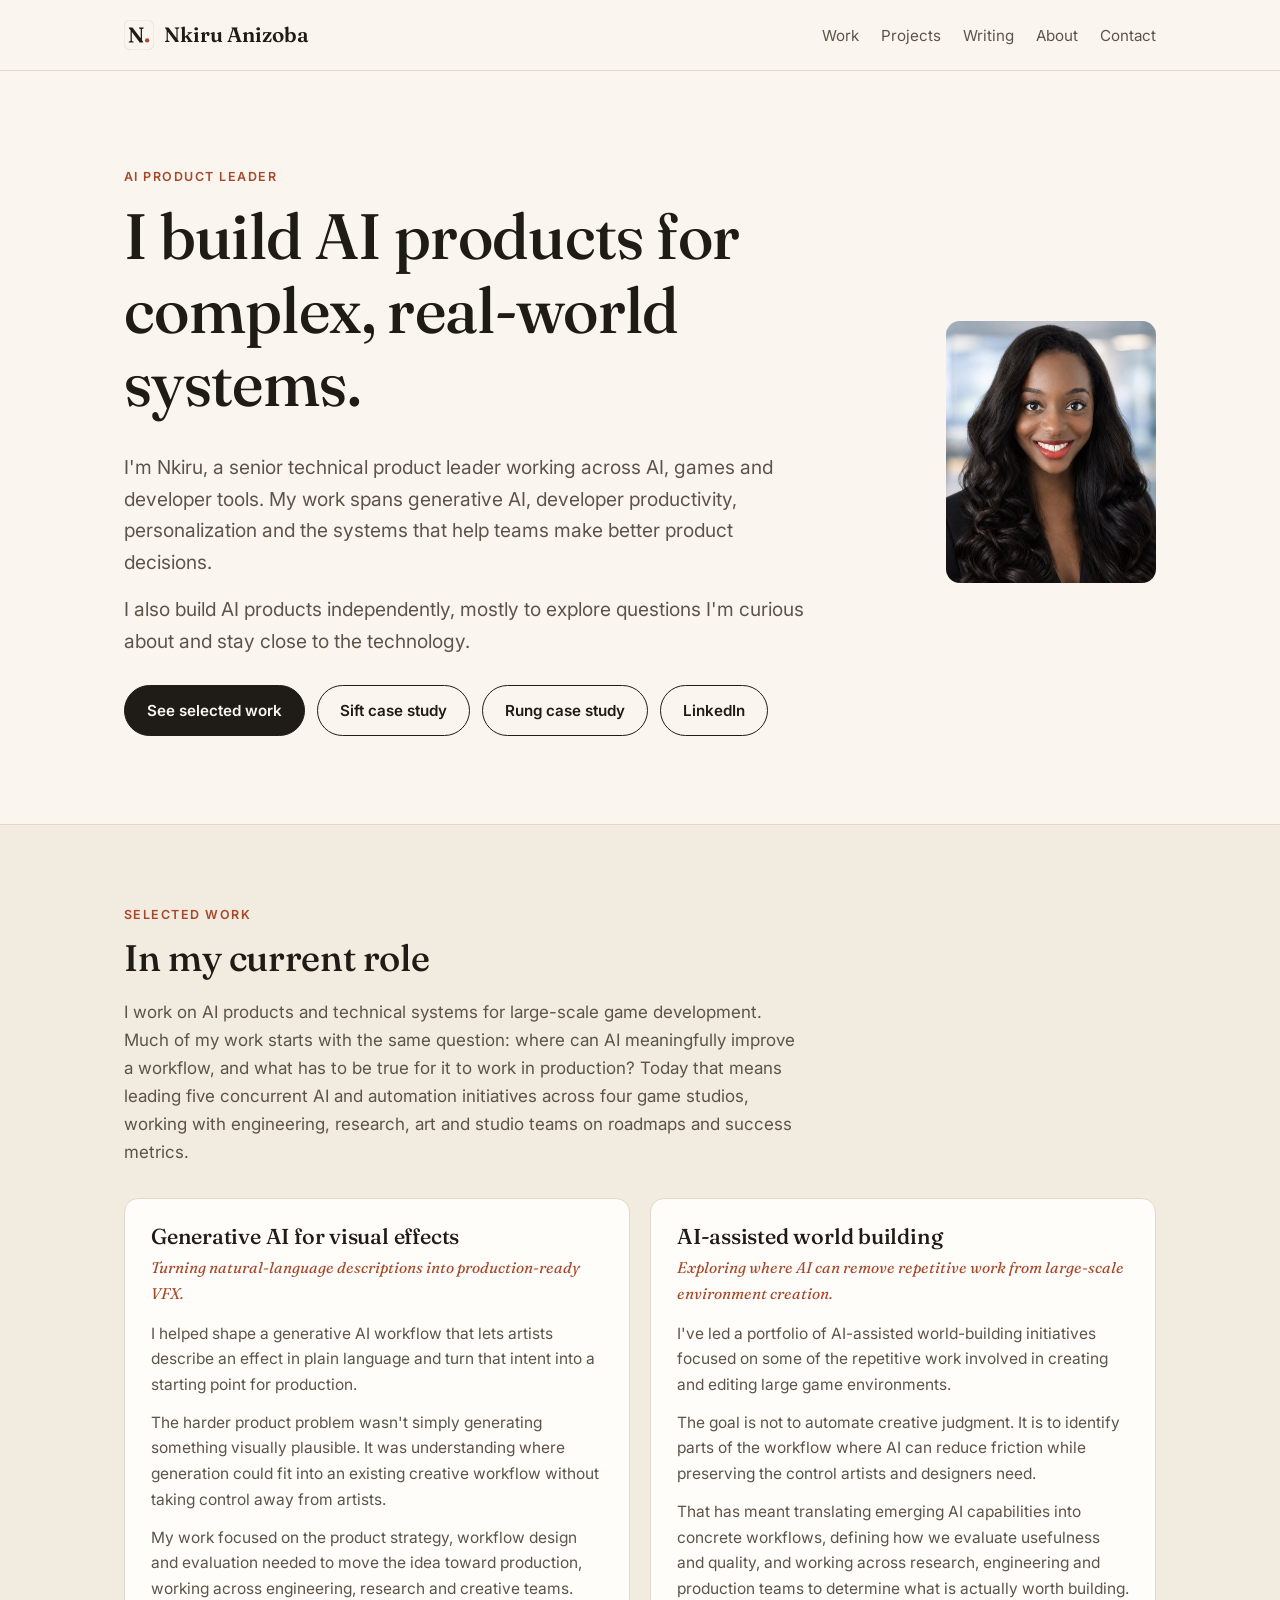
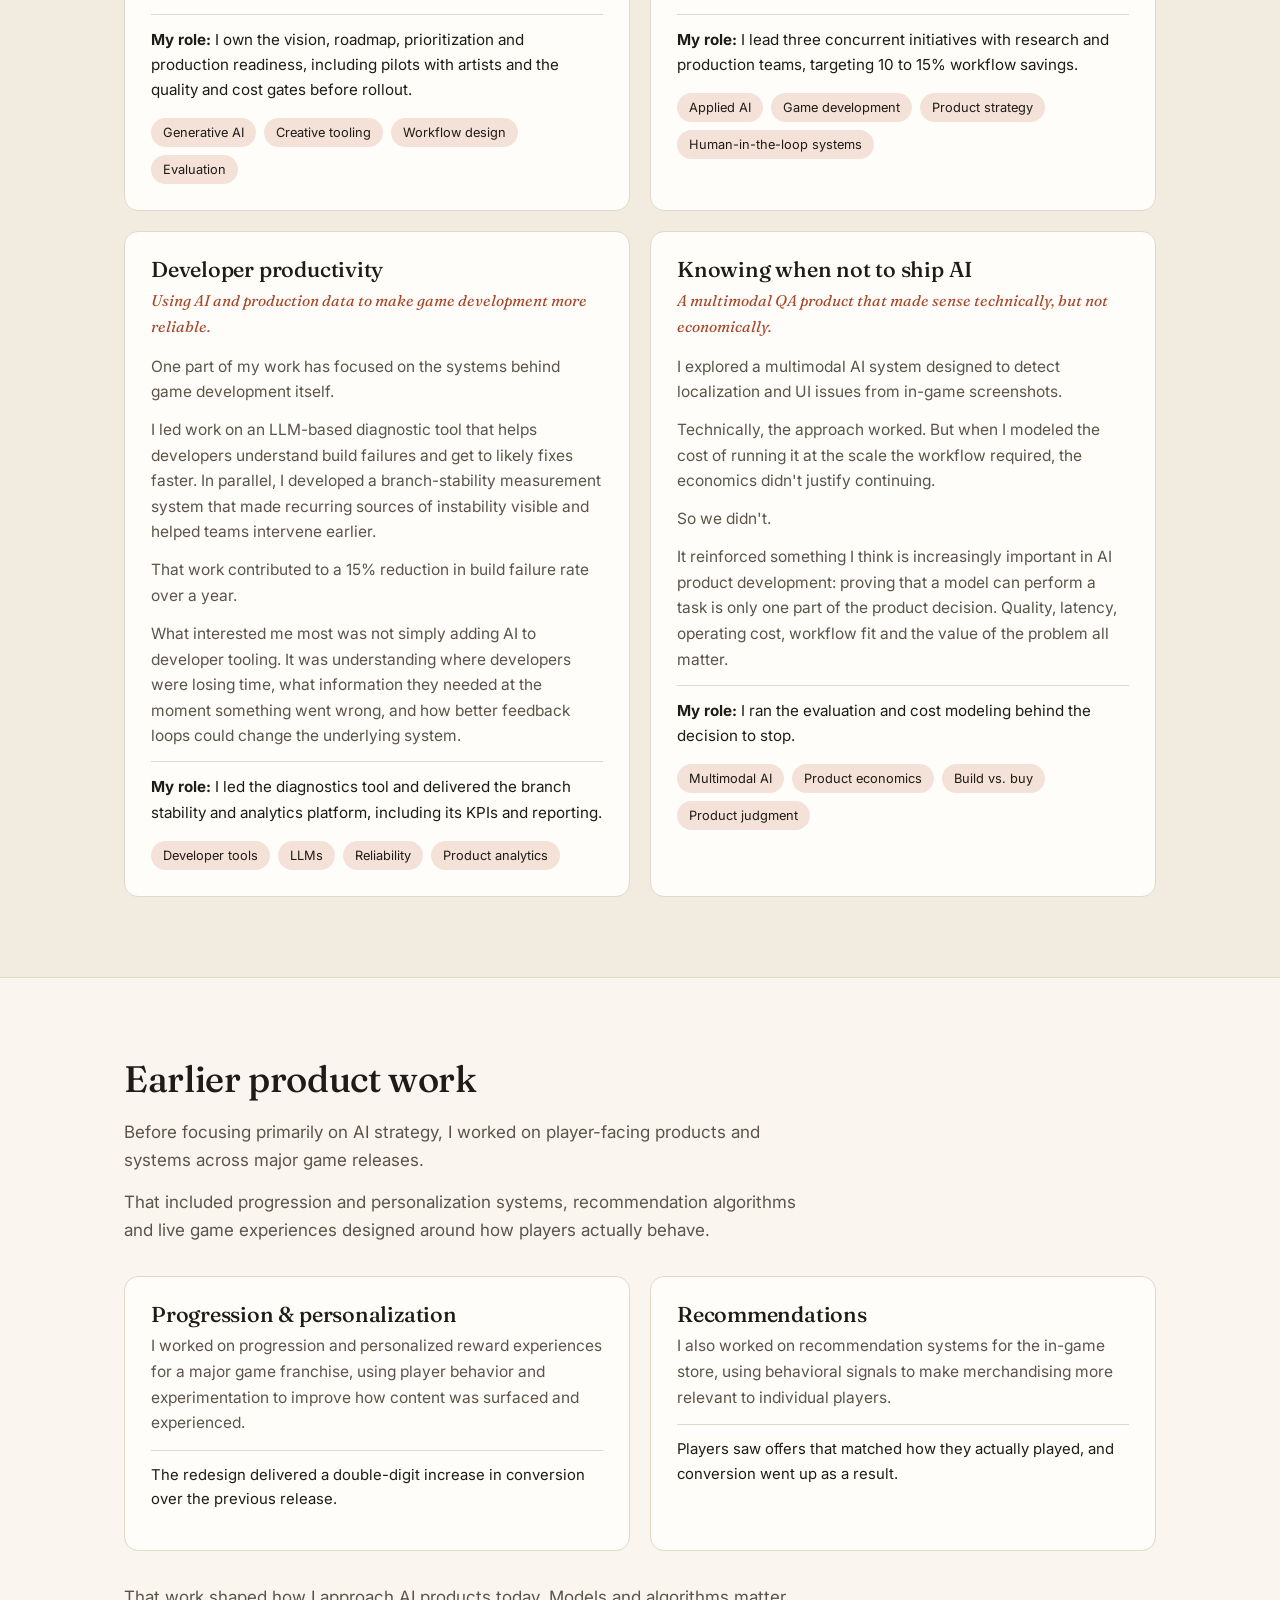
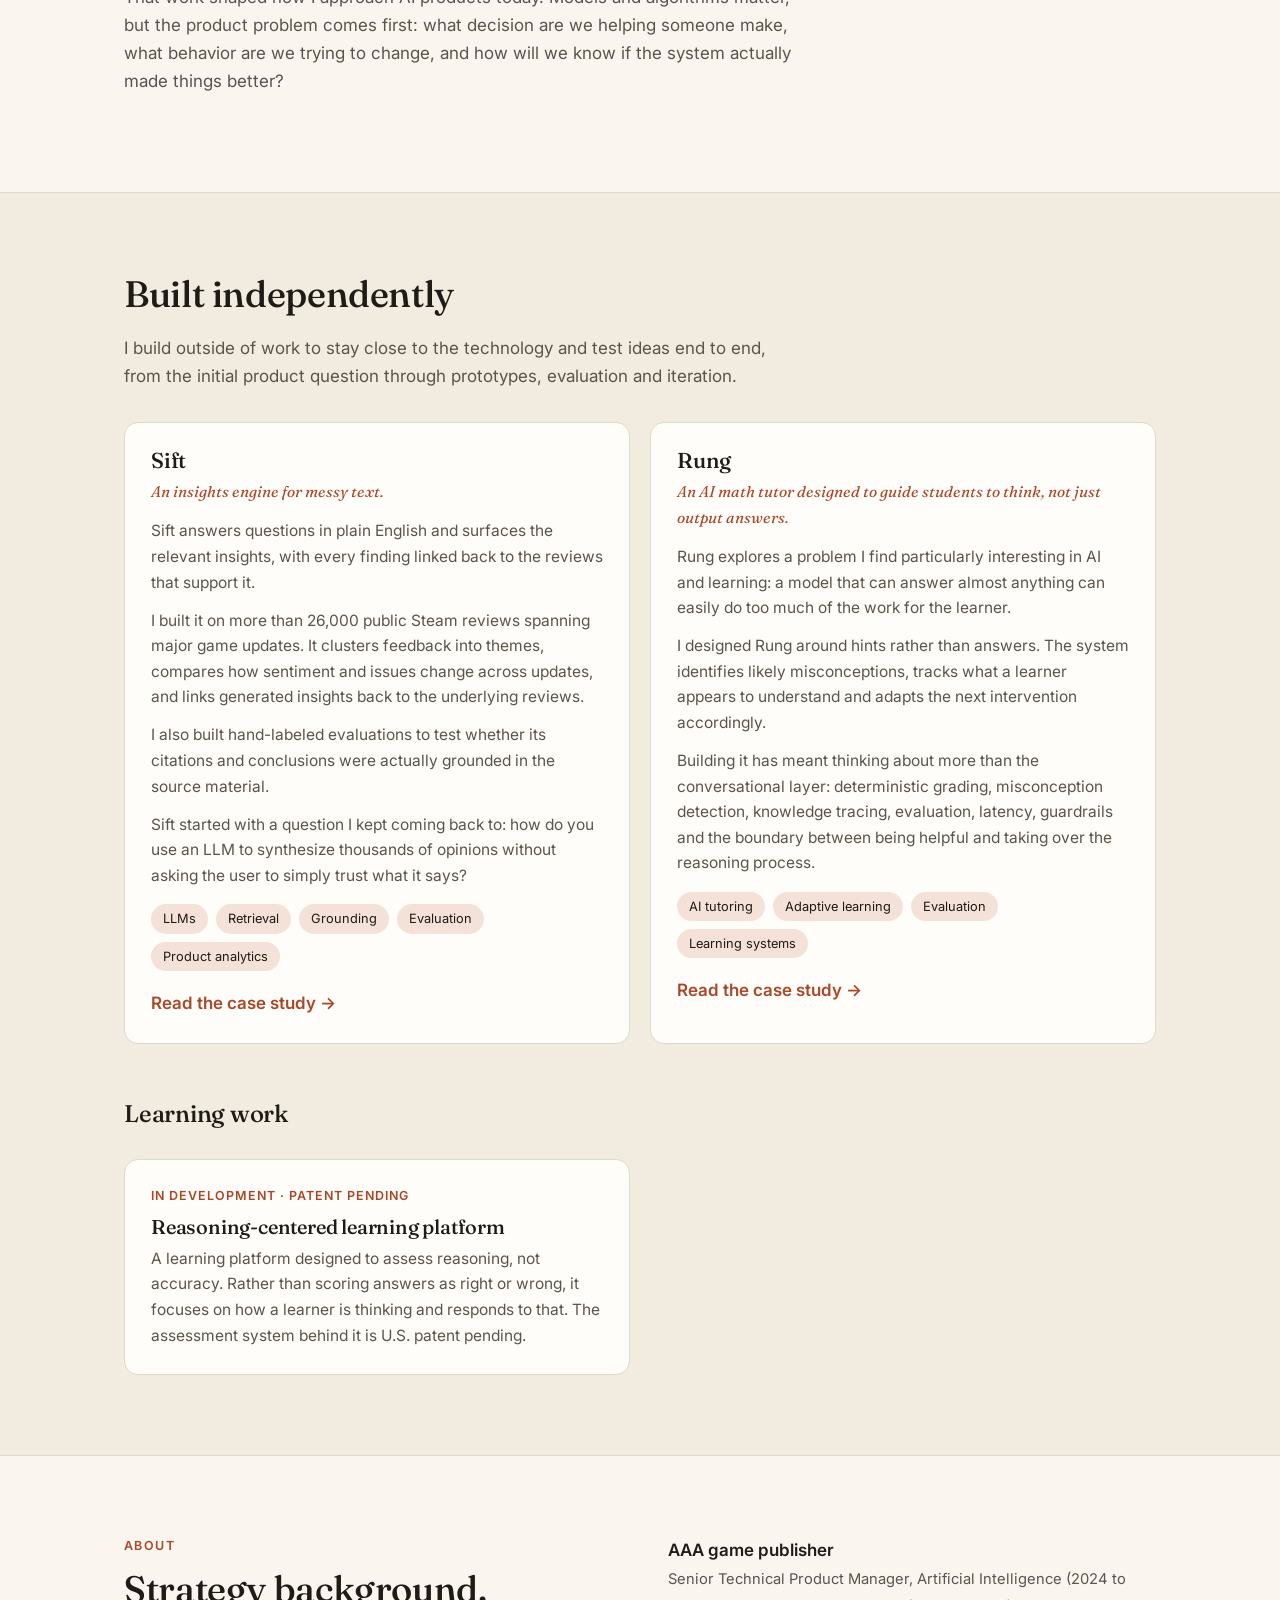
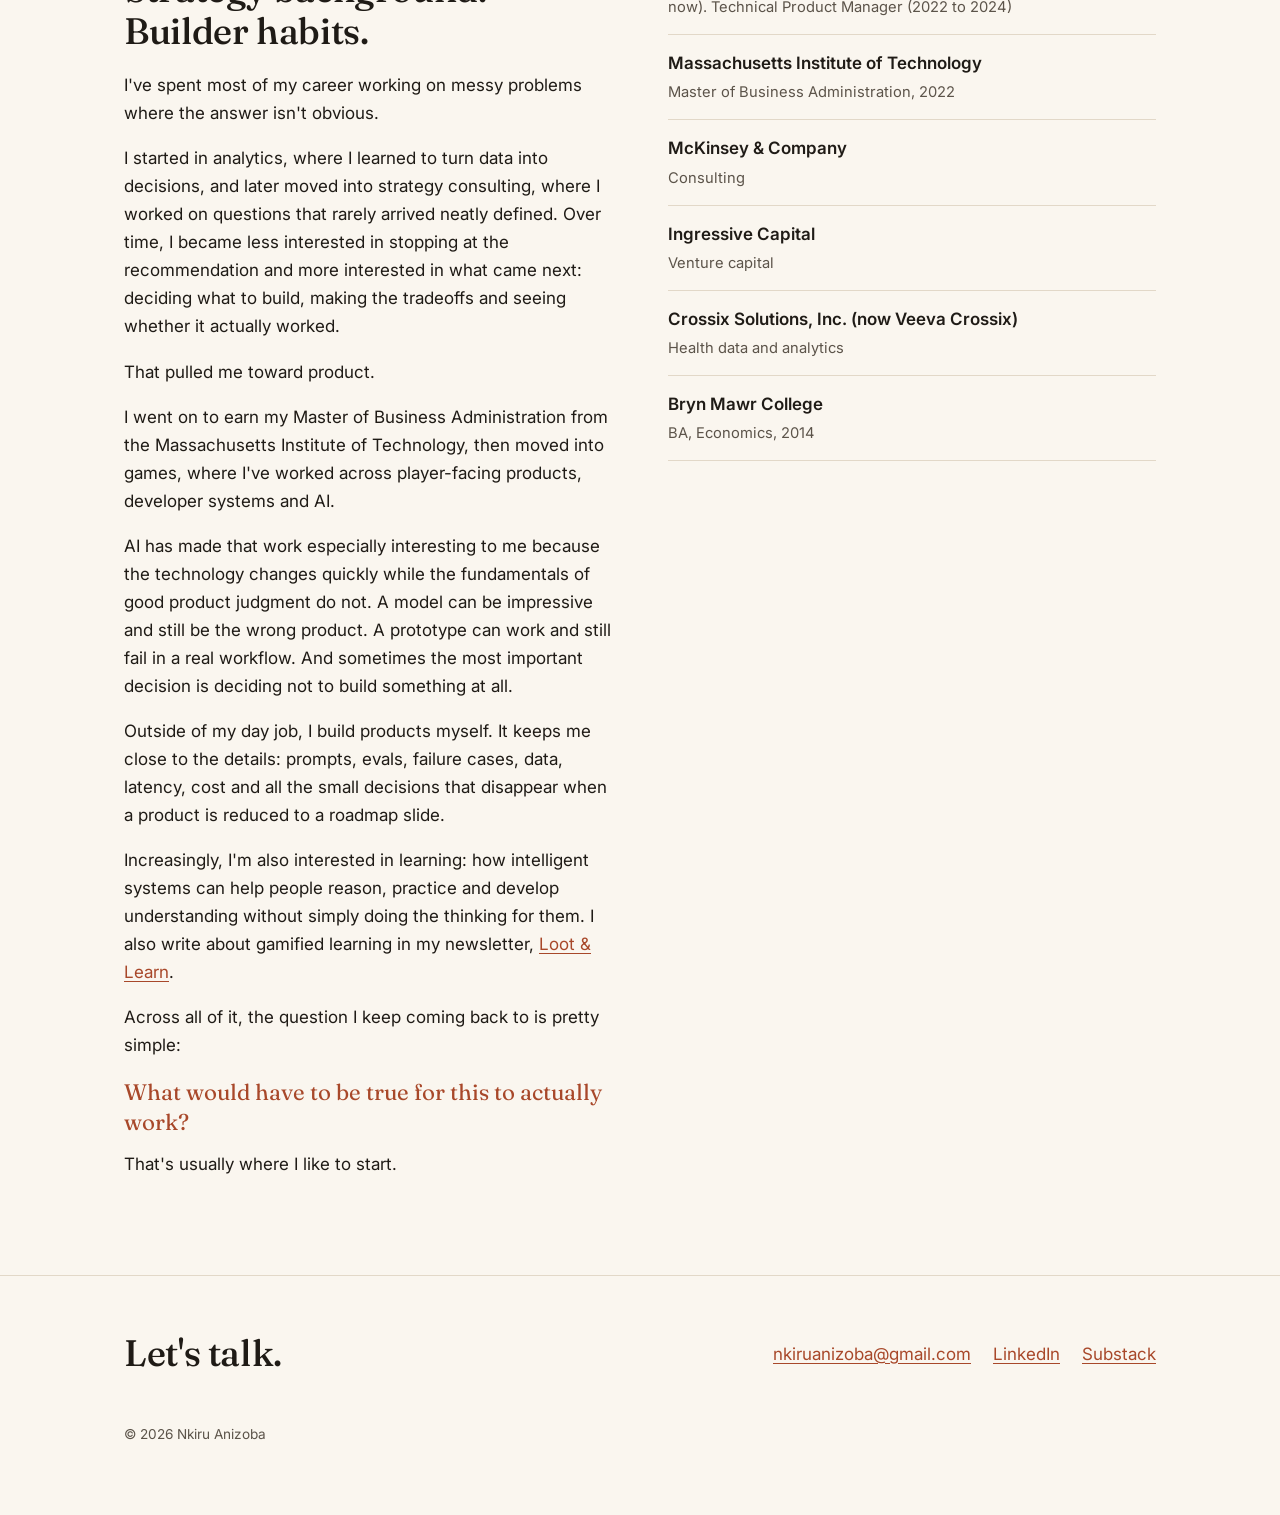
==== commit 9fdc6a5c: "Including Writing section" ====
--- a/index.html
+++ b/index.html
@@ -9,7 +9,9 @@
   <meta property="og:description" content="Senior technical product leader working across AI, games and developer tools. Selected work and independent projects, including Sift and Rung.">
   <meta property="og:url" content="https://nkiruanizoba.com/">
   <meta property="og:type" content="website">
-  <link rel="icon" href="favicon.svg" type="image/svg+xml">
+  <link rel="icon" href="/favicon.svg" type="image/svg+xml">
+  <link rel="icon" href="/favicon-48.png" sizes="48x48" type="image/png">
+  <link rel="apple-touch-icon" href="/apple-touch-icon.png">
   <link rel="preconnect" href="https://fonts.googleapis.com">
   <link rel="preconnect" href="https://fonts.gstatic.com" crossorigin>
   <link href="https://fonts.googleapis.com/css2?family=Fraunces:ital,opsz,wght@0,9..144,400..700;1,9..144,400..700&family=Inter:wght@400;500;600&display=swap" rel="stylesheet">
@@ -19,10 +21,11 @@
 
 <header class="site-header">
   <div class="wrap">
-    <a class="logo" href="/">Nkiru Anizoba</a>
+    <a class="logo" href="/"><img src="/favicon.svg" alt="" width="30" height="30">Nkiru Anizoba</a>
     <nav class="nav">
       <a href="#work">Work</a>
       <a class="hide-sm" href="#independent">Projects</a>
+      <a href="https://lootandlearn.substack.com/" target="_blank" rel="noopener">Writing</a>
       <a href="#about">About</a>
       <a href="#contact">Contact</a>
     </nav>
@@ -173,7 +176,7 @@
         <p>I went on to earn my Master of Business Administration from the Massachusetts Institute of Technology, then moved into games, where I've worked across player-facing products, developer systems and AI.</p>
         <p>AI has made that work especially interesting to me because the technology changes quickly while the fundamentals of good product judgment do not. A model can be impressive and still be the wrong product. A prototype can work and still fail in a real workflow. And sometimes the most important decision is deciding not to build something at all.</p>
         <p>Outside of my day job, I build products myself. It keeps me close to the details: prompts, evals, failure cases, data, latency, cost and all the small decisions that disappear when a product is reduced to a roadmap slide.</p>
-        <p>Increasingly, I'm also interested in learning: how intelligent systems can help people reason, practice and develop understanding without simply doing the thinking for them.</p>
+        <p>Increasingly, I'm also interested in learning: how intelligent systems can help people reason, practice and develop understanding without simply doing the thinking for them. I also write about gamified learning in my newsletter, <a href="https://lootandlearn.substack.com/" target="_blank" rel="noopener">Loot &amp; Learn</a>.</p>
         <p>Across all of it, the question I keep coming back to is pretty simple:</p>
         <p class="pull">What would have to be true for this to actually work?</p>
         <p>That's usually where I like to start.</p>
@@ -197,6 +200,7 @@
     <div class="footer-links">
       <a href="mailto:nkiruanizoba@gmail.com">nkiruanizoba@gmail.com</a>
       <a href="https://www.linkedin.com/in/nkiruanizoba" target="_blank" rel="noopener">LinkedIn</a>
+      <a href="https://lootandlearn.substack.com/" target="_blank" rel="noopener">Substack</a>
     </div>
     <p class="fine">&copy; 2026 Nkiru Anizoba</p>
   </div>
--- a/styles.css
+++ b/styles.css
@@ -101,11 +101,21 @@
 }
 
 .logo {
+  display: inline-flex;
+  align-items: center;
+  gap: 10px;
   font-family: var(--serif);
   font-size: 1.3rem;
   font-weight: 600;
   color: var(--ink);
   text-decoration: none;
+  white-space: nowrap;
+}
+
+.logo img {
+  width: 30px;
+  height: 30px;
+  flex-shrink: 0;
 }
 
 .nav {
@@ -622,6 +632,13 @@
   .steps,
   .stats { grid-template-columns: 1fr; }
   .nav a.hide-sm { display: none; }
+  .logo { font-size: 1.15rem; gap: 8px; }
+  .logo img { width: 26px; height: 26px; }
+  .nav { gap: 16px; }
+}
+
+@media (max-width: 360px) {
+  .logo img { display: none; }
 }
 
 /* Impact line on work cards */
@@ -696,3 +713,24 @@
   color: var(--ink);
   font-size: 0.95rem;
 }
+
+/* Sift app screenshot */
+.app-shot {
+  margin: 48px 0 0;
+  border-radius: 18px;
+  overflow: hidden;
+  border: 1px solid var(--line);
+  box-shadow: 0 18px 40px rgba(60, 40, 20, 0.12);
+  background: #fffaf4;
+  padding: 28px;
+}
+.app-shot img { display: block; width: 100%; height: auto; }
+@media (max-width: 860px) { .app-shot { padding: 12px; margin-top: 32px; } }
+
+/* Keep the header on one line on phones (5 nav links) */
+@media (max-width: 480px) {
+  .site-header .wrap { gap: 10px; }
+  .nav { gap: 12px; font-size: 0.88rem; }
+  .logo { font-size: 1.05rem; gap: 6px; }
+  .logo img { width: 22px; height: 22px; }
+}
